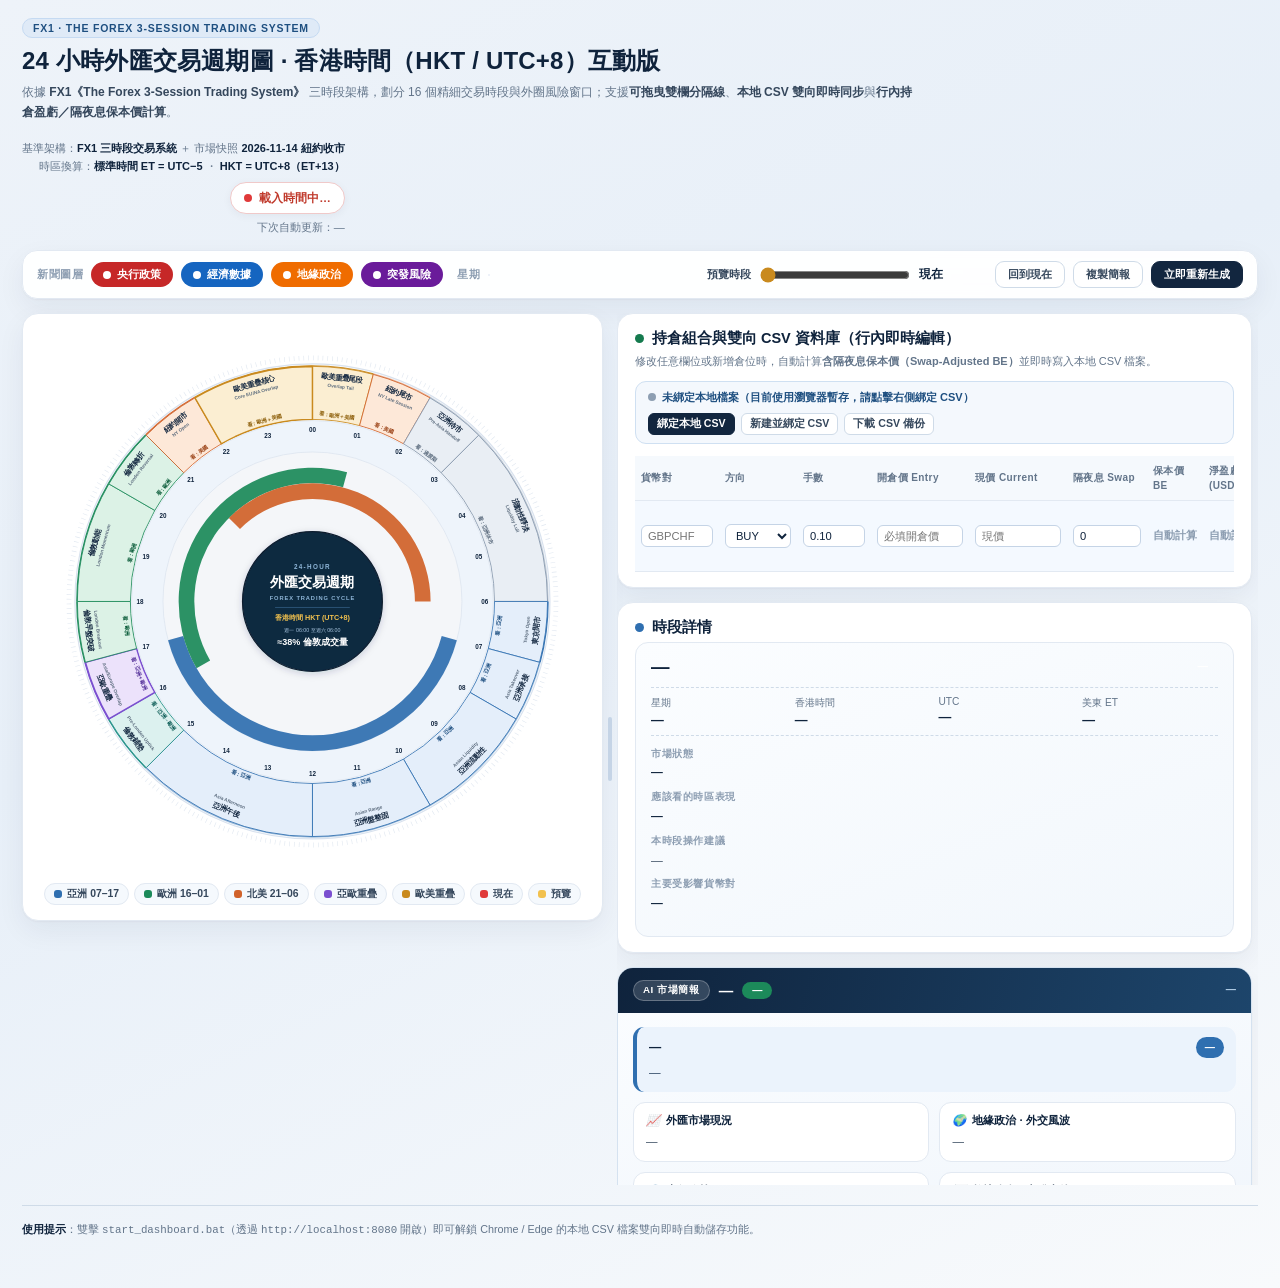
==== index.html @ db7ab96b "Add files via upload" ====
<!DOCTYPE html>
<html lang="zh-Hant">
<head>
  <meta charset="utf-8"/>
  <meta name="viewport" content="width=device-width,initial-scale=1"/>
  <title>24小時外匯交易週期圖 · 香港時間 HKT 互動版 | FX1 三時段交易系統</title>
  <link rel="stylesheet" href="styles.css"/>
</head>
<body>
<div class="wrap">
  <header>
    <div>
      <div class="title-badge">FX1 · THE FOREX 3-SESSION TRADING SYSTEM</div>
      <h1>24 小時外匯交易週期圖 · 香港時間（HKT / UTC+8）互動版</h1>
      <p class="sub">依據 <b>FX1《The Forex 3-Session Trading System》</b> 三時段架構，劃分 16 個精細交易時段與外圈風險窗口；支援<b>可拖曳雙欄分隔線</b>、<b>本地 CSV 雙向即時同步</b>與<b>行內持倉盈虧／隔夜息保本價計算</b>。</p>
    </div>
    <div class="src">
      基準架構：<b>FX1 三時段交易系統</b> ＋ 市場快照 <b>2026-11-14 紐約收市</b><br/>
      時區換算：<b>標準時間 ET = UTC−5</b> ・ <b>HKT = UTC+8（ET+13）</b>
      <div><span class="nowchip" id="nowChip"><i></i><span id="nowTxt">載入時間中…</span></span></div>
      <div style="margin-top:4px" id="nextTxt">下次自動更新：—</div>
    </div>
  </header>

  <div class="toolbar">
    <span class="lab">新聞圖層</span>
    <span class="chip on" data-cat="cb" style="background:#c62828"><i style="background:#fff"></i>央行政策</span>
    <span class="chip on" data-cat="data" style="background:#1565c0"><i style="background:#fff"></i>經濟數據</span>
    <span class="chip on" data-cat="geo" style="background:#ef6c00"><i style="background:#fff"></i>地緣政治</span>
    <span class="chip on" data-cat="brk" style="background:#6a1b9a"><i style="background:#fff"></i>突發風險</span>
    <span class="lab" style="margin-left:6px">星期</span>
    <span class="days" id="dayBtns"></span>
    <span style="flex:1"></span>
    <span class="scrub">預覽時段 <input type="range" id="scrub" min="0" max="1439" value="0" step="5"/><b id="scrubLbl">現在</b></span>
    <button class="btn" id="btnNow">回到現在</button>
    <button class="btn" id="btnCopy">複製簡報</button>
    <button class="btn pri" id="btnRefresh">立即重新生成</button>
  </div>

  <div class="layout" id="mainLayout">
    <!-- Left Pane: 24H Interactive Cycle Wheel -->
    <section class="left-pane" id="leftPane">
      <div class="card">
        <div class="wheelwrap" id="wheelWrap">
          <svg id="wheel" viewBox="-52 -52 904 904" role="img" aria-label="24小時外匯交易週期圖（香港時間 HKT）">
            <defs>
              <filter id="soft" x="-30%" y="-30%" width="160%" height="160%">
                <feDropShadow dx="0" dy="3" stdDeviation="6" flood-color="#0b2545" flood-opacity="0.18"/>
              </filter>
              <filter id="act" x="-30%" y="-30%" width="160%" height="160%">
                <feDropShadow dx="0" dy="0" stdDeviation="5" flood-color="#c98a1e" flood-opacity="0.55"/>
              </filter>
            </defs>
            <circle cx="400" cy="400" r="394" fill="#fbfdff" stroke="#d9e2ee" stroke-width="2"/>

            <!-- 16 Wedges -->
            <g class="wedge" data-i="0" tabindex="0"><title>歐美重疊尾段 Overlap Tail｜HKT 00:00–01:00</title>
              <path d="M400,10 A390,390 0 0 1 500.94,23.29 L478.16,108.29 A302,302 0 0 0 400,98 Z" fill="#fbeed2" stroke="#c98a1e" stroke-width="1.4"/>
              <path d="M400,8 A392,392 0 0 1 501.46,21.36 L500.94,23.29 A390,390 0 0 0 400,10 Z" fill="#c98a1e" opacity="0.95"/>
              <text transform="translate(440.59,91.66) rotate(7.5)" text-anchor="middle" dominant-baseline="central" font-size="8.8" font-weight="700" fill="#8f620f">看：歐洲＋美國</text>
              <text transform="translate(448.82,29.2) rotate(7.5)" text-anchor="middle" dominant-baseline="central" font-size="12.4" font-weight="800" fill="#12263f">歐美重疊尾段</text>
              <text transform="translate(446.86,44.07) rotate(7.5)" text-anchor="middle" dominant-baseline="central" font-size="7.8" font-weight="600" fill="#5b6b7d">Overlap Tail</text>
            </g>

            <g class="wedge" data-i="1" tabindex="0"><title>紐約尾市 NY Late Session｜HKT 01:00–02:00</title>
              <path d="M500.94,23.29 A390,390 0 0 1 595,62.25 L551,138.46 A302,302 0 0 0 478.16,108.29 Z" fill="#fde8d8" stroke="#d1622a" stroke-width="1.4"/>
              <path d="M501.46,21.36 A392,392 0 0 1 596,60.52 L595,62.25 A390,390 0 0 0 500.94,23.29 Z" fill="#d1622a" opacity="0.45"/>
              <text transform="translate(519.01,112.67) rotate(22.5)" text-anchor="middle" dominant-baseline="central" font-size="8.8" font-weight="700" fill="#9c4519">看：美國</text>
              <text transform="translate(543.12,54.47) rotate(22.5)" text-anchor="middle" dominant-baseline="central" font-size="12.4" font-weight="800" fill="#12263f">紐約尾市</text>
              <text transform="translate(537.38,68.33) rotate(22.5)" text-anchor="middle" dominant-baseline="central" font-size="7.8" font-weight="600" fill="#5b6b7d">NY Late Session</text>
            </g>

            <g class="wedge" data-i="2" tabindex="0"><title>亞洲待市 Pre-Asia Handoff｜HKT 02:00–03:00</title>
              <path d="M595,62.25 A390,390 0 0 1 675.77,124.23 L613.55,186.45 A302,302 0 0 0 551,138.46 Z" fill="#e9eef4" stroke="#8496ab" stroke-width="1.4"/>
              <path d="M596,60.52 A392,392 0 0 1 677.19,122.81 L675.77,124.23 A390,390 0 0 0 595,62.25 Z" fill="#8496ab" opacity="0.45"/>
              <text transform="translate(589.32,153.27) rotate(37.5)" text-anchor="middle" dominant-baseline="central" font-size="8.8" font-weight="700" fill="#5b6b7d">看：過渡期</text>
              <text transform="translate(627.68,103.29) rotate(37.5)" text-anchor="middle" dominant-baseline="central" font-size="12.4" font-weight="800" fill="#12263f">亞洲待市</text>
              <text transform="translate(618.55,115.19) rotate(37.5)" text-anchor="middle" dominant-baseline="central" font-size="7.8" font-weight="600" fill="#5b6b7d">Pre-Asia Handoff</text>
            </g>

            <g class="wedge" data-i="3" tabindex="0"><title>流動性靜淡 Liquidity Lull｜HKT 03:00–06:00</title>
              <path d="M675.77,124.23 A390,390 0 0 1 790,400 L702,400 A302,302 0 0 0 613.55,186.45 Z" fill="#e9eef4" stroke="#8496ab" stroke-width="1.4"/>
              <path d="M677.19,122.81 A392,392 0 0 1 792,400 L790,400 A390,390 0 0 0 675.77,124.23 Z" fill="#8496ab" opacity="0.45"/>
              <text transform="translate(687.33,280.99) rotate(67.5)" text-anchor="middle" dominant-baseline="central" font-size="8.8" font-weight="700" fill="#5b6b7d">看：亞洲休市</text>
              <text transform="translate(745.53,256.88) rotate(67.5)" text-anchor="middle" dominant-baseline="central" font-size="12.4" font-weight="800" fill="#12263f">流動性靜淡</text>
              <text transform="translate(731.67,262.62) rotate(67.5)" text-anchor="middle" dominant-baseline="central" font-size="7.8" font-weight="600" fill="#5b6b7d">Liquidity Lull</text>
            </g>

            <g class="wedge" data-i="4" tabindex="0"><title>東京開市 Tokyo Open｜HKT 06:00–07:00</title>
              <path d="M790,400 A390,390 0 0 1 776.71,500.94 L691.71,478.16 A302,302 0 0 0 702,400 Z" fill="#e4eefa" stroke="#2f6fb0" stroke-width="1.4"/>
              <path d="M792,400 A392,392 0 0 1 778.64,501.46 L776.71,500.94 A390,390 0 0 0 790,400 Z" fill="#2f6fb0" opacity="0.95"/>
              <text transform="translate(708.34,440.59) rotate(277.5)" text-anchor="middle" dominant-baseline="central" font-size="8.8" font-weight="700" fill="#1e4f80">看：亞洲</text>
              <text transform="translate(770.8,448.82) rotate(277.5)" text-anchor="middle" dominant-baseline="central" font-size="12.4" font-weight="800" fill="#12263f">東京開市</text>
              <text transform="translate(755.93,446.86) rotate(277.5)" text-anchor="middle" dominant-baseline="central" font-size="7.8" font-weight="600" fill="#5b6b7d">Tokyo Open</text>
            </g>

            <g class="wedge" data-i="5" tabindex="0"><title>亞洲承接 Asia Takeover｜HKT 07:00–08:00</title>
              <path d="M776.71,500.94 A390,390 0 0 1 737.75,595 L661.54,551 A302,302 0 0 0 691.71,478.16 Z" fill="#e4eefa" stroke="#2f6fb0" stroke-width="1.4"/>
              <path d="M778.64,501.46 A392,392 0 0 1 739.48,596 L737.75,595 A390,390 0 0 0 776.71,500.94 Z" fill="#2f6fb0" opacity="0.45"/>
              <text transform="translate(687.33,519.01) rotate(292.5)" text-anchor="middle" dominant-baseline="central" font-size="8.8" font-weight="700" fill="#1e4f80">看：亞洲</text>
              <text transform="translate(745.53,543.12) rotate(292.5)" text-anchor="middle" dominant-baseline="central" font-size="12.4" font-weight="800" fill="#12263f">亞洲承接</text>
              <text transform="translate(731.67,537.38) rotate(292.5)" text-anchor="middle" dominant-baseline="central" font-size="7.8" font-weight="600" fill="#5b6b7d">Asia Takeover</text>
            </g>

            <g class="wedge" data-i="6" tabindex="0"><title>亞洲流動性 Asian Liquidity｜HKT 08:00–10:00</title>
              <path d="M737.75,595 A390,390 0 0 1 595,737.75 L551,661.54 A302,302 0 0 0 661.54,551 Z" fill="#e4eefa" stroke="#2f6fb0" stroke-width="1.4"/>
              <path d="M739.48,596 A392,392 0 0 1 596,739.48 L595,737.75 A390,390 0 0 0 737.75,595 Z" fill="#2f6fb0" opacity="0.45"/>
              <text transform="translate(619.91,619.91) rotate(315)" text-anchor="middle" dominant-baseline="central" font-size="8.8" font-weight="700" fill="#1e4f80">看：亞洲</text>
              <text transform="translate(664.46,664.46) rotate(315)" text-anchor="middle" dominant-baseline="central" font-size="12.4" font-weight="800" fill="#12263f">亞洲流動性</text>
              <text transform="translate(653.85,653.85) rotate(315)" text-anchor="middle" dominant-baseline="central" font-size="7.8" font-weight="600" fill="#5b6b7d">Asian Liquidity</text>
            </g>

            <g class="wedge" data-i="7" tabindex="0"><title>亞洲盤整固 Asian Range｜HKT 10:00–12:00</title>
              <path d="M595,737.75 A390,390 0 0 1 400,790 L400,702 A302,302 0 0 0 551,661.54 Z" fill="#e4eefa" stroke="#2f6fb0" stroke-width="1.4"/>
              <path d="M596,739.48 A392,392 0 0 1 400,792 L400,790 A390,390 0 0 0 595,737.75 Z" fill="#2f6fb0" opacity="0.45"/>
              <text transform="translate(480.49,700.4) rotate(345)" text-anchor="middle" dominant-baseline="central" font-size="8.8" font-weight="700" fill="#1e4f80">看：亞洲</text>
              <text transform="translate(496.8,761.26) rotate(345)" text-anchor="middle" dominant-baseline="central" font-size="12.4" font-weight="800" fill="#12263f">亞洲盤整固</text>
              <text transform="translate(492.92,746.77) rotate(345)" text-anchor="middle" dominant-baseline="central" font-size="7.8" font-weight="600" fill="#5b6b7d">Asian Range</text>
            </g>

            <g class="wedge" data-i="8" tabindex="0"><title>亞洲午後 Asia Afternoon｜HKT 12:00–15:00</title>
              <path d="M400,790 A390,390 0 0 1 124.23,675.77 L186.45,613.55 A302,302 0 0 0 400,702 Z" fill="#e4eefa" stroke="#2f6fb0" stroke-width="1.4"/>
              <path d="M400,792 A392,392 0 0 1 122.81,677.19 L124.23,675.77 A390,390 0 0 0 400,790 Z" fill="#2f6fb0" opacity="0.45"/>
              <text transform="translate(280.99,687.33) rotate(382.5)" text-anchor="middle" dominant-baseline="central" font-size="8.8" font-weight="700" fill="#1e4f80">看：亞洲</text>
              <text transform="translate(256.88,745.53) rotate(382.5)" text-anchor="middle" dominant-baseline="central" font-size="12.4" font-weight="800" fill="#12263f">亞洲午後</text>
              <text transform="translate(262.62,731.67) rotate(382.5)" text-anchor="middle" dominant-baseline="central" font-size="7.8" font-weight="600" fill="#5b6b7d">Asia Afternoon</text>
            </g>

            <g class="wedge" data-i="9" tabindex="0"><title>倫敦鋪墊 Pre-London Uptick｜HKT 15:00–16:00</title>
              <path d="M124.23,675.77 A390,390 0 0 1 62.25,595 L138.46,551 A302,302 0 0 0 186.45,613.55 Z" fill="#dcf1ef" stroke="#1f8f86" stroke-width="1.4"/>
              <path d="M122.81,677.19 A392,392 0 0 1 60.52,596 L62.25,595 A390,390 0 0 0 124.23,675.77 Z" fill="#1f8f86" opacity="0.95"/>
              <text transform="translate(153.27,589.32) rotate(412.5)" text-anchor="middle" dominant-baseline="central" font-size="8.8" font-weight="700" fill="#0f5f59">看：亞洲→歐洲</text>
              <text transform="translate(103.29,627.68) rotate(412.5)" text-anchor="middle" dominant-baseline="central" font-size="12.4" font-weight="800" fill="#12263f">倫敦鋪墊</text>
              <text transform="translate(115.19,618.55) rotate(412.5)" text-anchor="middle" dominant-baseline="central" font-size="7.8" font-weight="600" fill="#5b6b7d">Pre-London Uptick</text>
            </g>

            <g class="wedge" data-i="10" tabindex="0"><title>亞歐重疊 Asia/Europe Overlap｜HKT 16:00–17:00</title>
              <path d="M62.25,595 A390,390 0 0 1 23.29,500.94 L108.29,478.16 A302,302 0 0 0 138.46,551 Z" fill="#ece2fb" stroke="#7b4fd0" stroke-width="2.5"/>
              <path d="M60.52,596 A392,392 0 0 1 21.36,501.46 L23.29,500.94 A390,390 0 0 0 62.25,595 Z" fill="#7b4fd0" opacity="0.95"/>
              <text transform="translate(112.67,519.01) rotate(427.5)" text-anchor="middle" dominant-baseline="central" font-size="8.8" font-weight="700" fill="#57349b">看：亞洲＋歐洲</text>
              <text transform="translate(54.47,543.12) rotate(427.5)" text-anchor="middle" dominant-baseline="central" font-size="12.4" font-weight="800" fill="#12263f">亞歐重疊</text>
              <text transform="translate(68.33,537.38) rotate(427.5)" text-anchor="middle" dominant-baseline="central" font-size="7.8" font-weight="600" fill="#5b6b7d">Asia/Europe Overlap</text>
            </g>

            <g class="wedge" data-i="11" tabindex="0"><title>倫敦早盤突破 London Breakout｜HKT 17:00–18:00</title>
              <path d="M23.29,500.94 A390,390 0 0 1 10,400 L98,400 A302,302 0 0 0 108.29,478.16 Z" fill="#dcf2e6" stroke="#1c8a5a" stroke-width="1.4"/>
              <path d="M21.36,501.46 A392,392 0 0 1 8,400 L10,400 A390,390 0 0 0 23.29,500.94 Z" fill="#1c8a5a" opacity="0.95"/>
              <text transform="translate(91.66,440.59) rotate(442.5)" text-anchor="middle" dominant-baseline="central" font-size="8.8" font-weight="700" fill="#0f5f3d">看：歐洲</text>
              <text transform="translate(29.2,448.82) rotate(442.5)" text-anchor="middle" dominant-baseline="central" font-size="12.4" font-weight="800" fill="#12263f">倫敦早盤突破</text>
              <text transform="translate(44.07,446.86) rotate(442.5)" text-anchor="middle" dominant-baseline="central" font-size="7.8" font-weight="600" fill="#5b6b7d">London Breakout</text>
            </g>

            <g class="wedge" data-i="12" tabindex="0"><title>倫敦動能 London Momentum｜HKT 18:00–20:00</title>
              <path d="M10,400 A390,390 0 0 1 62.25,205 L138.46,249 A302,302 0 0 0 98,400 Z" fill="#dcf2e6" stroke="#1c8a5a" stroke-width="1.4"/>
              <path d="M8,400 A392,392 0 0 1 60.52,204 L62.25,205 A390,390 0 0 0 10,400 Z" fill="#1c8a5a" opacity="0.95"/>
              <text transform="translate(99.6,319.51) rotate(285)" text-anchor="middle" dominant-baseline="central" font-size="8.8" font-weight="700" fill="#0f5f3d">看：歐洲</text>
              <text transform="translate(38.74,303.2) rotate(285)" text-anchor="middle" dominant-baseline="central" font-size="12.4" font-weight="800" fill="#12263f">倫敦動能</text>
              <text transform="translate(53.23,307.08) rotate(285)" text-anchor="middle" dominant-baseline="central" font-size="7.8" font-weight="600" fill="#5b6b7d">London Momentum</text>
            </g>

            <g class="wedge" data-i="13" tabindex="0"><title>倫敦轉折 London Reversal｜HKT 20:00–21:00</title>
              <path d="M62.25,205 A390,390 0 0 1 124.23,124.23 L186.45,186.45 A302,302 0 0 0 138.46,249 Z" fill="#dcf2e6" stroke="#1c8a5a" stroke-width="1.4"/>
              <path d="M60.52,204 A392,392 0 0 1 122.81,122.81 L124.23,124.23 A390,390 0 0 0 62.25,205 Z" fill="#1c8a5a" opacity="0.95"/>
              <text transform="translate(153.27,210.68) rotate(307.5)" text-anchor="middle" dominant-baseline="central" font-size="8.8" font-weight="700" fill="#0f5f3d">看：歐洲</text>
              <text transform="translate(103.29,172.32) rotate(307.5)" text-anchor="middle" dominant-baseline="central" font-size="12.4" font-weight="800" fill="#12263f">倫敦轉折</text>
              <text transform="translate(115.19,181.45) rotate(307.5)" text-anchor="middle" dominant-baseline="central" font-size="7.8" font-weight="600" fill="#5b6b7d">London Reversal</text>
            </g>

            <g class="wedge" data-i="14" tabindex="0"><title>紐約開市 NY Open｜HKT 21:00–22:00</title>
              <path d="M124.23,124.23 A390,390 0 0 1 205,62.25 L249,138.46 A302,302 0 0 0 186.45,186.45 Z" fill="#fde8d8" stroke="#d1622a" stroke-width="1.4"/>
              <path d="M122.81,122.81 A392,392 0 0 1 204,60.52 L205,62.25 A390,390 0 0 0 124.23,124.23 Z" fill="#d1622a" opacity="0.95"/>
              <text transform="translate(210.68,153.27) rotate(322.5)" text-anchor="middle" dominant-baseline="central" font-size="8.8" font-weight="700" fill="#9c4519">看：美國</text>
              <text transform="translate(172.32,103.29) rotate(322.5)" text-anchor="middle" dominant-baseline="central" font-size="12.4" font-weight="800" fill="#12263f">紐約開市</text>
              <text transform="translate(181.45,115.19) rotate(322.5)" text-anchor="middle" dominant-baseline="central" font-size="7.8" font-weight="600" fill="#5b6b7d">NY Open</text>
            </g>

            <g class="wedge" data-i="15" tabindex="0"><title>歐美重疊核心 Core EU/NA Overlap｜HKT 22:00–24:00</title>
              <path d="M205,62.25 A390,390 0 0 1 400,10 L400,98 A302,302 0 0 0 249,138.46 Z" fill="#fbeed2" stroke="#c98a1e" stroke-width="2.5"/>
              <path d="M204,60.52 A392,392 0 0 1 400,8 L400,10 A390,390 0 0 0 205,62.25 Z" fill="#c98a1e" opacity="0.95"/>
              <text transform="translate(319.51,99.6) rotate(345)" text-anchor="middle" dominant-baseline="central" font-size="8.8" font-weight="700" fill="#8f620f">看：歐洲＋美國</text>
              <text transform="translate(303.2,38.74) rotate(345)" text-anchor="middle" dominant-baseline="central" font-size="12.4" font-weight="800" fill="#12263f">歐美重疊核心</text>
              <text transform="translate(307.08,53.23) rotate(345)" text-anchor="middle" dominant-baseline="central" font-size="7.8" font-weight="600" fill="#5b6b7d">Core EU/NA Overlap</text>
            </g>

            <!-- Inner Rings & Session Arcs -->
            <circle cx="400" cy="400" r="300" fill="#eef4fb" stroke="#dbe4ef" stroke-width="1.2"/>
            <circle cx="400" cy="400" r="248" fill="#f4f6f9" stroke="#dbe4ef" stroke-width="1.2"/>
            <path d="M639.55,464.19 A248,248 0 0 1 160.45,464.19 L185.56,457.46 A222,222 0 0 0 614.44,457.46 Z" fill="#2f6fb0" opacity="0.92"/>
            <path d="M207.74,511 A222,222 0 0 1 457.46,185.56 L450.73,210.68 A196,196 0 0 0 230.26,498 Z" fill="#1c8a5a" opacity="0.92"/>
            <path d="M261.41,261.41 A196,196 0 0 1 596,400 L570,400 A170,170 0 0 0 279.79,279.79 Z" fill="#d1622a" opacity="0.92"/>

            <!-- Hour Markers -->
            <g font-family="'Inter','Segoe UI',sans-serif" text-anchor="middle" dominant-baseline="central" font-size="10.5" font-weight="800" fill="#12263f">
              <text x="400" y="114">00</text><text x="474" y="124">01</text><text x="543" y="152">02</text>
              <text x="602" y="198">03</text><text x="648" y="257">04</text><text x="676" y="326">05</text>
              <text x="686" y="400">06</text><text x="676" y="474">07</text><text x="648" y="543">08</text>
              <text x="602" y="602">09</text><text x="543" y="648">10</text><text x="474" y="676">11</text>
              <text x="400" y="686">12</text><text x="326" y="676">13</text><text x="257" y="648">14</text>
              <text x="198" y="602">15</text><text x="152" y="543">16</text><text x="124" y="474">17</text>
              <text x="114" y="400">18</text><text x="124" y="326">19</text><text x="152" y="257">20</text>
              <text x="198" y="198">21</text><text x="257" y="152">22</text><text x="326" y="124">23</text>
            </g>

            <!-- Center Hub -->
            <circle cx="400" cy="400" r="116" fill="#102941" stroke="#0a1c2e" stroke-width="2" filter="url(#soft)"/>
            <text x="400" y="346" text-anchor="middle" font-size="10.5" font-weight="700" fill="#8fb6d8" letter-spacing="2.2">24-HOUR</text>
            <text x="400" y="376" text-anchor="middle" font-size="24" font-weight="800" fill="#ffffff">外匯交易週期</text>
            <text x="400" y="397" text-anchor="middle" font-size="9.5" font-weight="700" fill="#8fb6d8" letter-spacing="1.5">FOREX TRADING CYCLE</text>
            <line x1="338" y1="410" x2="462" y2="410" stroke="#3d6c96" stroke-width="1"/>
            <text x="400" y="431" text-anchor="middle" font-size="12" font-weight="800" fill="#f2c14e">香港時間 HKT (UTC+8)</text>
            <text x="400" y="450" text-anchor="middle" font-size="8.8" fill="#a8c4de">週一 06:00 至週六 06:00</text>
            <text x="400" y="472" text-anchor="middle" font-size="15" font-weight="800" fill="#ffffff">≈38% 倫敦成交量</text>

            <g id="activeSeg" opacity="0"></g>
            <circle cx="400" cy="400" r="404" fill="none" stroke="#dde5ef" stroke-width="8" stroke-dasharray="1 7" opacity="0.9"/>
            <g id="eventLayer"></g>
            <g id="nowMarker"></g>
            <g id="previewMarker"></g>
          </svg>
          <div id="tip"></div>
        </div>
        <div class="legend">
          <span><i style="background:#2f6fb0"></i>亞洲 07–17</span>
          <span><i style="background:#1c8a5a"></i>歐洲 16–01</span>
          <span><i style="background:#d1622a"></i>北美 21–06</span>
          <span><i style="background:#7b4fd0"></i>亞歐重疊</span>
          <span><i style="background:#c98a1e"></i>歐美重疊</span>
          <span><i style="background:#e03a3a"></i>現在</span>
          <span><i style="background:#f2c14e"></i>預覽</span>
        </div>
      </div>
    </section>

    <!-- Draggable Split Resizer -->
    <div class="split-resizer" id="splitResizer" title="左右拖曳調整圓盤與數據面板比例"></div>

    <!-- Right Pane: Scrollable Portfolio, Session Details & AI Briefing -->
    <aside class="right-pane" id="rightScroll">

      <!-- Inline Portfolio & Two-Way CSV Manager -->
      <section class="card" style="margin-bottom:14px">
        <h2><span style="width:9px;height:9px;border-radius:50%;background:#157a4e;display:inline-block"></span>持倉組合與雙向 CSV 資料庫（行內即時編輯）</h2>
        <p class="hint">修改任意欄位或新增倉位時，自動計算<b>含隔夜息保本價（Swap-Adjusted BE）</b>並即時寫入本地 CSV 檔案。</p>

        <div class="csv-bar">
          <div class="csv-status">
            <span class="csv-dot" id="csvStatusDot"></span>
            <span id="csvStatusTxt">未綁定本地檔案（目前使用瀏覽器暫存，請點擊右側綁定 CSV）</span>
          </div>
          <div style="display:flex;gap:6px;flex-wrap:wrap">
            <button type="button" class="btn sm pri" id="btnBindCsv">綁定本地 CSV</button>
            <button type="button" class="btn sm" id="btnNewCsv">新建並綁定 CSV</button>
            <button type="button" class="btn sm" id="btnExportCsv">下載 CSV 備份</button>
            <input type="file" id="csvFileInput" accept=".csv,text/csv" style="display:none"/>
          </div>
        </div>

        <div class="table-wrap">
          <table class="pf-table">
            <thead>
              <tr>
                <th>貨幣對</th>
                <th>方向</th>
                <th>手數</th>
                <th>開倉價 Entry</th>
                <th>現價 Current</th>
                <th>隔夜息 Swap</th>
                <th>保本價 BE</th>
                <th>淨盈虧 (USD)</th>
                <th>備註</th>
                <th>操作</th>
              </tr>
            </thead>
            <tbody id="pfTbody"></tbody>
            <tfoot>
              <tr id="pfAddRow" class="pf-add-row">
                <td><input type="text" data-new="pair" placeholder="GBPCHF" style="text-transform:uppercase;width:72px"/></td>
                <td>
                  <select data-new="side" style="width:66px">
                    <option value="BUY">BUY</option>
                    <option value="SELL">SELL</option>
                  </select>
                </td>
                <td><input type="number" step="0.01" min="0.01" data-new="lots" value="0.10" style="width:62px"/></td>
                <td><input type="number" step="0.00001" data-new="entry" placeholder="必填開倉價" style="width:86px"/></td>
                <td><input type="number" step="0.00001" data-new="current" placeholder="現價" style="width:86px"/></td>
                <td><input type="number" step="0.01" data-new="swap" value="0" style="width:68px"/></td>
                <td class="num" style="color:#8d9eb2">自動計算</td>
                <td class="num" style="color:#8d9eb2">自動計算</td>
                <td><input type="text" data-new="notes" placeholder="策略備註" style="width:95px"/></td>
                <td><button type="button" class="btn sm ok" id="btnAddPfRow">＋ 新增</button></td>
              </tr>
            </tfoot>
          </table>
        </div>
      </section>

      <!-- Session Readout -->
      <section class="card" style="margin-bottom:14px">
        <h2><span style="width:9px;height:9px;border-radius:50%;background:#2f6fb0;display:inline-block"></span>時段詳情</h2>
        <div class="readout">
          <div class="rt-top">
            <span class="rt-zh" id="roZh">—</span>
            <span class="rt-en" id="roEn"></span>
            <span class="rt-badge" id="roBadge">—</span>
          </div>
          <div class="rt-time">
            <div>星期<b id="roDay">—</b></div>
            <div>香港時間<b id="roHkt">—</b></div>
            <div>UTC<b id="roUtc">—</b></div>
            <div>美東 ET<b id="roEt">—</b></div>
          </div>
          <p class="rt-line"><span class="lbl">市場狀態</span><b id="roState">—</b></p>
          <p class="rt-line"><span class="lbl">應該看的時區表現</span><b id="roWatch">—</b></p>
          <p class="rt-line"><span class="lbl">本時段操作建議</span><span id="roStrat">—</span></p>
          <p class="rt-line"><span class="lbl">主要受影響貨幣對</span><b id="roPairs">—</b></p>
          <div class="pillset" id="roPills"></div>
        </div>
      </section>

      <!-- AI Briefing -->
      <div class="ai" id="aiPanel">
        <div class="ai-head">
          <span class="tag">AI 市場簡報</span>
          <h3 id="aiTitle">—</h3>
          <span class="ai-status st-open" id="aiStatus">—</span>
          <div class="rt" id="aiStamp">—</div>
        </div>
        <div class="ai-body">
          <div class="ai-day" id="aiDay">
            <div class="ai-day-top">
              <div class="dh">—</div>
              <div class="dt">—</div>
            </div>
            <p id="aiDayTxt">—</p>
          </div>
          <div class="ai-grid" style="margin-top:10px">
            <div class="ai-box" id="bxNow"><div class="h"><em>📈</em>外匯市場現況</div><p id="aiNow">—</p></div>
            <div class="ai-box" id="bxGeo"><div class="h"><em>🌍</em>地緣政治 · 外交風波</div><p id="aiGeo">—</p></div>
            <div class="ai-box" id="bxCb"><div class="h"><em>🏦</em>央行政策</div><p id="aiCb">—</p></div>
            <div class="ai-box" id="bxData"><div class="h"><em>📊</em>數據公布 · 突發事件</div><p id="aiData">—</p></div>
          </div>
          <div class="ai-act" id="aiAct"><b>本時段操作重點 ▸</b> —</div>
          <div class="ai-up" id="aiUp"><b>接下來 24 小時 ▸</b> —</div>
        </div>
      </div>

      <!-- Master Schedule Table -->
      <section class="card">
        <h2><span style="width:9px;height:9px;border-radius:50%;background:#2f6fb0;display:inline-block"></span>分析數據：每個香港時段 應看哪個時區的外匯表現</h2>
        <p class="hint">點擊任一列可即時切換左側圓盤並跳回頂部檢視。</p>
        <div class="table-wrap">
          <table id="masterTable">
            <thead><tr><th>香港時間</th><th>UTC</th><th>美東 ET</th><th>應看的時區</th><th>市場性格</th><th>操作建議</th><th>級別</th></tr></thead>
            <tbody>
              <tr data-seg="0"><td class="num"><b>00:00–01:00</b></td><td class="num">16:00–17:00</td><td class="num">11:00–12:00</td><td><span class="sdot" style="background:#c98a1e"></span>歐洲＋美國</td><td>獲利回吐</td><td>不開新倉，只做倉位管理；預備 07:00 東京開盤突破單。</td><td class="lvl">★★☆</td></tr>
              <tr data-seg="1"><td class="num"><b>01:00–02:00</b></td><td class="num">17:00–18:00</td><td class="num">12:00–13:00</td><td><span class="sdot" style="background:#d1622a"></span>美國（紐約）</td><td>波動遞減</td><td>僅管理倉位；用掛單等待亞洲開盤方向確認。</td><td class="lvl">★☆☆</td></tr>
              <tr data-seg="2"><td class="num"><b>02:00–03:00</b></td><td class="num">18:00–19:00</td><td class="num">13:00–14:00</td><td><span class="sdot" style="background:#8496ab"></span>過渡期</td><td>交接真空</td><td>不交易；用掛單等待亞洲開盤方向確認。</td><td class="lvl">★☆☆</td></tr>
              <tr data-seg="3"><td class="num"><b>03:00–06:00</b></td><td class="num">19:00–22:00</td><td class="num">14:00–17:00</td><td><span class="sdot" style="background:#8496ab"></span>紐約尾盤至換日</td><td>低流動性</td><td>波段長線建倉窗口（避開 05:00–06:00 換日點差）。</td><td class="lvl">★☆☆</td></tr>
              <tr data-seg="4"><td class="num"><b>06:00–07:00</b></td><td class="num">22:00–23:00</td><td class="num">17:00–18:00</td><td><span class="sdot" style="background:#2f6fb0"></span>亞洲（前哨）</td><td>跳空突破</td><td>順勢追突破先等 15 分鐘確認；日圓干預風險高。</td><td class="lvl">★★☆</td></tr>
              <tr data-seg="5"><td class="num"><b>07:00–08:00</b></td><td class="num">23:00–00:00</td><td class="num">18:00–19:00</td><td><span class="sdot" style="background:#2f6fb0"></span>亞洲（東京）</td><td>承接方向</td><td>以亞洲承接方向做短線；AUD/JPY 最活躍。</td><td class="lvl">★☆☆</td></tr>
              <tr data-seg="6"><td class="num"><b>08:00–10:00</b></td><td class="num">00:00–02:00</td><td class="num">19:00–21:00</td><td><span class="sdot" style="background:#2f6fb0"></span>亞洲（東京）</td><td>趨勢初成</td><td>等待突破亞洲早盤區間，量能確認後順勢持有。</td><td class="lvl">★☆☆</td></tr>
              <tr data-seg="7"><td class="num"><b>10:00–12:00</b></td><td class="num">02:00–04:00</td><td class="num">21:00–23:00</td><td><span class="sdot" style="background:#2f6fb0"></span>亞洲（東京）</td><td>區間整理</td><td>支撐阻力高拋低吸，止損放區間外；不追突破單。</td><td class="lvl">★☆☆</td></tr>
              <tr data-seg="8"><td class="num"><b>12:00–15:00</b></td><td class="num">04:00–07:00</td><td class="num">23:00–02:00</td><td><span class="sdot" style="background:#2f6fb0"></span>亞洲（歐盤前）</td><td>數據預期</td><td>歐盤前收縮過度槓桿；先佈局突破掛單。</td><td class="lvl">★☆☆</td></tr>
              <tr data-seg="9"><td class="num"><b>15:00–16:00</b></td><td class="num">07:00–08:00</td><td class="num">02:00–03:00</td><td><span class="sdot" style="background:#1f8f86"></span>亞洲 轉 歐洲</td><td>波幅擴大</td><td>先掛突破單等波幅擴大；留意 EUR/USD 1.1000。</td><td class="lvl">★★☆</td></tr>
              <tr data-seg="10"><td class="num"><b>16:00–17:00</b></td><td class="num">08:00–09:00</td><td class="num">03:00–04:00</td><td><span class="sdot" style="background:#7b4fd0"></span>亞洲＋歐洲</td><td>交叉盤活躍</td><td>用倫敦開市首根 5 分鐘 K 線確認方向順勢入場。</td><td class="lvl">★★★</td></tr>
              <tr data-seg="11"><td class="num"><b>17:00–18:00</b></td><td class="num">09:00–10:00</td><td class="num">04:00–05:00</td><td><span class="sdot" style="background:#1c8a5a"></span>歐洲（倫敦）</td><td>日內突破</td><td>順勢突破為主，配合 5 分鐘收線確認。</td><td class="lvl">★★☆</td></tr>
              <tr data-seg="12"><td class="num"><b>18:00–20:00</b></td><td class="num">10:00–12:00</td><td class="num">05:00–07:00</td><td><span class="sdot" style="background:#1c8a5a"></span>歐洲（倫敦）</td><td>順勢動能</td><td>順勢突破＋回調進場的黃金窗。</td><td class="lvl">★★☆</td></tr>
              <tr data-seg="13"><td class="num"><b>20:00–21:00</b></td><td class="num">12:00–13:00</td><td class="num">07:00–08:00</td><td><span class="sdot" style="background:#1c8a5a"></span>歐洲（倫敦）</td><td>高位反轉</td><td>順勢倉位適度減半；等假突破反轉訊號。</td><td class="lvl">★★☆</td></tr>
              <tr data-seg="14"><td class="num"><b>21:00–22:00</b></td><td class="num">13:00–14:00</td><td class="num">08:00–09:00</td><td><span class="sdot" style="background:#d1622a"></span>美國（紐約）</td><td>美元定價</td><td>數據前降槓桿；數據後等 15 分鐘收線確認。</td><td class="lvl">★★☆</td></tr>
              <tr data-seg="15"><td class="num"><b>22:00–24:00</b></td><td class="num">14:00–16:00</td><td class="num">09:00–11:00</td><td><span class="sdot" style="background:#c98a1e"></span>歐洲＋美國</td><td>最高量</td><td>全日唯一重倉窗口：區間突破後假突破策略或順勢單。</td><td class="lvl">★★★</td></tr>
            </tbody>
          </table>
        </div>
      </section>
    </aside>
  </div>

  <footer>
    <b>使用提示</b>：雙擊 <code>start_dashboard.bat</code>（透過 <code>http://localhost:8080</code> 開啟）即可解鎖 Chrome / Edge 的本地 CSV 檔案雙向即時自動儲存功能。
  </footer>
</div>

<script src="app.js"></script>
</body>
</html>
---- styles.css ----
:root {
  --bg1: #eef3f9;
  --bg2: #f8fafc;
  --card: #ffffff;
  --line: #e2e9f2;
  --line2: #cfdbe8;
  --ink: #0f233c;
  --ink2: #35475c;
  --ink3: #63758a;
  --muted: #8d9eb2;
  --shadow: 0 1px 2px rgba(15,35,60,.04), 0 10px 28px rgba(15,35,60,.06);
  --shadow-lg: 0 12px 32px rgba(15,35,60,.12);
  --left-width: 47%;
}

* { box-sizing: border-box; }
html, body { margin: 0; padding: 0; scroll-behavior: smooth; }
body {
  background: linear-gradient(155deg, var(--bg1) 0%, #e7eff8 42%, var(--bg2) 100%);
  color: var(--ink);
  font-family: "PingFang HK", "Noto Sans TC", "Microsoft JhengHei", "PingFang TC", "Hiragino Sans GB", "Segoe UI", sans-serif;
  -webkit-font-smoothing: antialiased;
}

.wrap { max-width: 1860px; margin: 0 auto; padding: 18px 22px 48px; }

/* Header */
header {
  display: flex; flex-wrap: wrap; align-items: flex-end; justify-content: space-between;
  gap: 16px; margin-bottom: 14px;
}
.title-badge {
  display: inline-flex; align-items: center; gap: 6px;
  font-size: 10.5px; font-weight: 800; letter-spacing: .8px;
  color: #1e4f80; background: #dfeaf7; border: 1px solid #c5daf2;
  padding: 3px 10px; border-radius: 999px; margin-bottom: 7px;
}
h1 { margin: 0; font-size: 24px; letter-spacing: .2px; font-weight: 800; color: var(--ink); }
.sub { margin: 6px 0 0; color: var(--ink3); font-size: 12px; line-height: 1.65; max-width: 900px; }
.sub b { color: var(--ink2); }
.src { font-size: 11px; color: var(--ink3); text-align: right; line-height: 1.7; }
.src b { color: var(--ink); }

.nowchip {
  display: inline-flex; align-items: center; gap: 7px; background: #fff;
  border: 1px solid #f0c9c9; color: #c0392b; border-radius: 999px;
  padding: 5px 13px; font-size: 11.6px; font-weight: 800; margin-top: 6px;
  box-shadow: 0 2px 8px rgba(15,35,60,.05);
}
.nowchip i { width: 8px; height: 8px; border-radius: 50%; background: #e03a3a; display: inline-block; animation: pulse 2s infinite; }
@keyframes pulse { 0%,100% { opacity: 1; transform: scale(1); } 50% { opacity: .3; transform: scale(.85); } }
.nowchip.open { border-color: #b6dec8; color: #157a4e; background: #f4fbf7; }
.nowchip.open i { background: #1c8a5a; }
.nowchip.closed { border-color: #d4dce6; color: #516275; background: #f4f7fa; }
.nowchip.closed i { background: #8496ab; animation: none; }
.nowchip.roll { border-color: #ebd09e; color: #8f620f; background: #fffaf0; }
.nowchip.roll i { background: #c98a1e; }

/* Toolbar */
.toolbar {
  display: flex; flex-wrap: wrap; gap: 8px; align-items: center;
  background: rgba(255,255,255,.94); backdrop-filter: blur(8px);
  border: 1px solid var(--line); border-radius: 15px; padding: 10px 14px;
  margin-bottom: 14px; box-shadow: var(--shadow);
}
.toolbar .lab { font-size: 10.6px; font-weight: 800; color: var(--muted); letter-spacing: .5px; }
.chip {
  display: inline-flex; align-items: center; gap: 6px; font-size: 11.2px; font-weight: 700;
  border: 1px solid var(--line); background: #f7fafd; color: var(--ink2);
  border-radius: 999px; padding: 4px 11px; cursor: pointer; user-select: none; transition: .16s ease;
}
.chip:hover { transform: translateY(-1px); box-shadow: 0 2px 6px rgba(15,35,60,.08); }
.chip.on { color: #fff; border-color: transparent; }
.chip i { width: 8px; height: 8px; border-radius: 50%; display: inline-block; }
.chip.off { opacity: .4; text-decoration: line-through; }

.days { display: inline-flex; border: 1px solid var(--line); border-radius: 999px; overflow: hidden; background: #f7fafd; }
.days button {
  border: 0; background: transparent; font: inherit; font-size: 11.2px; font-weight: 700;
  color: var(--ink2); padding: 4px 10px; cursor: pointer; min-width: 32px; transition: .15s;
}
.days button:hover { background: #e8f0f8; }
.days button.on { background: #12263f; color: #fff; }
.days button.off { color: #9fb0c2; }

.btn {
  font: inherit; font-size: 11.2px; font-weight: 700; border: 1px solid var(--line2);
  background: #fff; color: var(--ink2); border-radius: 9px; padding: 5px 12px; cursor: pointer; transition: .15s;
}
.btn:hover { background: #f2f7fc; border-color: #9fb4cb; }
.btn:active { transform: translateY(1px); }
.btn.pri { background: #12263f; color: #fff; border-color: #12263f; }
.btn.pri:hover { background: #1e3f66; }
.btn.ok { background: #157a4e; color: #fff; border-color: #157a4e; }
.btn.ok:hover { background: #11633f; }
.btn.sm { padding: 3px 8px; font-size: 10.6px; border-radius: 6px; }
.btn.danger { color: #c0392b; border-color: #f0c9c9; background: #fff8f8; }
.btn.danger:hover { background: #fdeaea; }

input[type=range] { accent-color: #c98a1e; width: 150px; cursor: pointer; }
.scrub { display: flex; align-items: center; gap: 7px; font-size: 11.2px; color: var(--ink2); font-weight: 700; }
.scrub b { font-family: "Inter", "Segoe UI", sans-serif; color: #12263f; font-size: 12.2px; min-width: 68px; }

/* Main Resizable Flex Split Layout */
.layout {
  display: flex;
  flex-direction: row;
  align-items: flex-start;
  width: 100%;
  position: relative;
}

.left-pane {
  flex: 0 0 var(--left-width);
  width: var(--left-width);
  min-width: 340px;
  max-width: 75%;
  position: sticky;
  top: 14px;
}

/* Draggable Split Resizer (Fixed z-index, hit-box & pointer capture) */
.split-resizer {
  flex: 0 0 14px;
  width: 14px;
  height: calc(100vh - 28px);
  position: sticky;
  top: 14px;
  z-index: 60;
  cursor: col-resize;
  display: flex;
  align-items: center;
  justify-content: center;
  user-select: none;
  touch-action: none;
}
.split-resizer::before {
  content: "";
  width: 4px;
  height: 64px;
  border-radius: 99px;
  background: #c5d4e6;
  transition: background .15s, height .15s, width .15s;
}
.split-resizer:hover::before,
.split-resizer.dragging::before {
  background: #2f6fb0;
  height: 96px;
  width: 5px;
}

aside.right-pane {
  flex: 1 1 auto;
  min-width: 360px;
  position: sticky;
  top: 14px;
  max-height: calc(100vh - 28px);
  overflow-y: auto;
  padding-right: 6px;
  scroll-behavior: smooth;
  scrollbar-width: thin;
  scrollbar-color: #a5b8ce #e8eef5;
}
aside.right-pane::-webkit-scrollbar { width: 8px; }
aside.right-pane::-webkit-scrollbar-track { background: #e8eef5; border-radius: 10px; }
aside.right-pane::-webkit-scrollbar-thumb { background: #a5b8ce; border-radius: 10px; border: 2px solid #e8eef5; }
aside.right-pane::-webkit-scrollbar-thumb:hover { background: #7e97b4; }

.card { background: var(--card); border: 1px solid var(--line); border-radius: 16px; box-shadow: var(--shadow); padding: 15px 17px; }
.card h2 { margin: 0 0 5px; font-size: 14.5px; font-weight: 800; display: flex; align-items: center; gap: 8px; flex-wrap: wrap; color: var(--ink); }
.card .hint { margin: 0 0 10px; font-size: 11px; color: var(--ink3); line-height: 1.6; }

/* Wheel */
.wheelwrap { position: relative; display: flex; justify-content: center; align-items: center; }
#wheel { display: block; width: 100%; height: auto; max-width: 760px; max-height: calc(100vh - 135px); margin: 0 auto; user-select: none; }
.wedge { transition: opacity .15s ease; outline: none; }
.wedge:focus-visible { opacity: .75; }
.legend { display: flex; flex-wrap: wrap; gap: 5px; justify-content: center; margin-top: 9px; }
.legend span {
  display: inline-flex; align-items: center; gap: 5px; font-size: 10.4px; font-weight: 600;
  color: var(--ink2); background: #f5f9fd; border: 1px solid var(--line); border-radius: 999px; padding: 3px 9px;
}
.legend i { width: 8px; height: 8px; border-radius: 3px; display: inline-block; }
.legend .sq { width: 13px; height: 9px; border-radius: 3px; display: inline-block; border: 1px solid #c5d3e3; }

#tip {
  position: absolute; pointer-events: none; background: rgba(16,38,63,.96); backdrop-filter: blur(6px);
  color: #fff; font-size: 11.2px; line-height: 1.6; padding: 9px 12px; border-radius: 10px;
  max-width: 310px; opacity: 0; transition: opacity .12s; z-index: 80;
  box-shadow: 0 10px 26px rgba(10,25,45,.32); border: 1px solid rgba(255,255,255,.12);
}
#tip b { color: #f4c756; }

/* CSV & Portfolio Manager Bar */
.csv-bar {
  display: flex; flex-wrap: wrap; align-items: center; justify-content: space-between; gap: 8px;
  background: #f4f8fd; border: 1px solid #cfe0f2; border-radius: 11px; padding: 8px 12px; margin-bottom: 12px;
}
.csv-status { font-size: 11px; font-weight: 700; color: #1e4f80; display: flex; align-items: center; gap: 6px; }
.csv-dot { width: 8px; height: 8px; border-radius: 50%; background: #8d9eb2; display: inline-block; }
.csv-dot.linked { background: #1c8a5a; box-shadow: 0 0 0 3px rgba(28,138,90,.18); }

/* Inline Portfolio Table Inputs */
.pf-table input, .pf-table select {
  width: 100%; min-width: 58px; padding: 4px 6px; font-size: 11.2px; font-family: inherit;
  border: 1px solid #c5d4e6; border-radius: 6px; background: #fff; color: var(--ink);
}
.pf-table input:focus, .pf-table select:focus { outline: none; border-color: #2f6fb0; box-shadow: 0 0 0 2px rgba(47,111,176,.15); }
.pf-add-row { background: #f4f9ff !important; }
.pnl-pos { color: #157a4e; font-weight: 800; }
.pnl-neg { color: #c0392b; font-weight: 800; }

/* Readout Box */
.readout {
  border-radius: 13px; border: 1px solid var(--line);
  background: linear-gradient(160deg, #fbfdff, #f2f7fc); padding: 13px 15px;
}
.readout .rt-top { display: flex; align-items: center; gap: 9px; flex-wrap: wrap; }
.readout .rt-zh { font-size: 18.5px; font-weight: 800; color: var(--ink); }
.readout .rt-en { font-size: 11px; color: var(--ink3); font-weight: 700; }
.readout .rt-badge { margin-left: auto; font-size: 10.4px; font-weight: 800; color: #fff; border-radius: 999px; padding: 3px 10px; }
.rt-time {
  display: grid; grid-template-columns: repeat(4, 1fr); gap: 8px;
  margin: 9px 0 10px; padding: 8px 0; border-top: 1px dashed var(--line2); border-bottom: 1px dashed var(--line2);
}
.rt-time div { font-size: 10.2px; color: var(--ink3); }
.rt-time b { display: block; font-size: 12.8px; color: var(--ink); font-weight: 800; font-family: "Inter", "Segoe UI", sans-serif; margin-top: 2px; }
.rt-line { font-size: 11.8px; line-height: 1.68; color: var(--ink2); margin: 6px 0; }
.rt-line b { color: var(--ink); }
.rt-line .lbl { color: var(--muted); font-size: 10px; font-weight: 800; letter-spacing: .6px; display: block; margin-bottom: 1px; }
.pillset { display: flex; gap: 6px; flex-wrap: wrap; margin-top: 9px; }
.pill { font-size: 10.3px; font-weight: 700; border-radius: 999px; padding: 3px 9px; border: 1px solid var(--line); background: #fff; color: var(--ink2); }
.pill.on { background: #e6f6ed; border-color: #b8dec9; color: #14664a; }
.pill.off { background: #f1f4f8; color: #6b7c90; }
.pill.warn { background: #fff3e2; border-color: #f0d3a8; color: #8f620f; }

/* AI Briefing Panel */
.ai {
  border-radius: 16px; border: 1px solid #d5e2f0;
  background: linear-gradient(165deg, #fbfdff 0%, #eef4fb 100%);
  overflow: hidden; margin-bottom: 14px; box-shadow: var(--shadow);
}
.ai-head {
  display: flex; flex-wrap: wrap; align-items: center; gap: 9px; padding: 12px 15px;
  background: linear-gradient(105deg, #0f233c, #1d456b); color: #fff;
}
.ai-head .tag {
  font-size: 9.8px; background: rgba(255,255,255,.15); border: 1px solid rgba(255,255,255,.25);
  border-radius: 999px; padding: 3px 9px; font-weight: 800; letter-spacing: .6px;
}
.ai-head h3 { margin: 0; font-size: 14.5px; font-weight: 800; }
.ai-head .rt { font-size: 10.2px; color: #b2cde6; font-weight: 600; margin-left: auto; text-align: right; line-height: 1.4; }
.ai-status { font-size: 10.2px; font-weight: 800; border-radius: 999px; padding: 3px 10px; }
.st-open { background: #1c8a5a; color: #fff; } .st-closed { background: #5b6b7d; color: #fff; } .st-roll { background: #c98a1e; color: #fff; }
.ai-body { padding: 14px 15px; }
.ai-grid { display: grid; grid-template-columns: repeat(auto-fit, minmax(235px, 1fr)); gap: 10px; }
.ai-box { border: 1px solid var(--line); border-radius: 12px; padding: 10px 12px; background: #fff; }
.ai-box .h { display: flex; align-items: center; gap: 6px; font-size: 11.3px; font-weight: 800; color: var(--ink); margin-bottom: 4px; }
.ai-box p { margin: 0; font-size: 11.5px; line-height: 1.7; color: var(--ink2); }
.ai-box.closed { background: #f7f9fc; border-style: dashed; }
.ai-act {
  margin-top: 10px; border-radius: 11px; border: 1px solid #eedaa8;
  background: #fffaf0; padding: 10px 12px; font-size: 11.6px; line-height: 1.68; color: #543e12;
}
.ai-act b { color: #8f620f; }
.ai-up {
  margin-top: 9px; font-size: 11.2px; color: var(--ink2); line-height: 1.68;
  background: #f5f9fd; border: 1px dashed var(--line2); border-radius: 10px; padding: 9px 11px;
}
.ai-day {
  border-radius: 11px; border-left: 4px solid #2f6fb0; background: #ebf3fc;
  padding: 10px 12px; font-size: 11.6px; line-height: 1.68; color: #223c59;
}
.ai-day p { margin: 4px 0 0; }
.ai-day-top { display: flex; align-items: center; justify-content: space-between; gap: 8px; flex-wrap: wrap; }
.ai-day .dh { font-weight: 800; font-size: 12.2px; color: #0f233c; }
.ai-day .dt { font-size: 10.2px; font-weight: 800; color: #fff; background: #2f6fb0; border-radius: 999px; padding: 2px 9px; }

/* Tables */
table { width: 100%; border-collapse: collapse; font-size: 11.4px; }
th, td { padding: 7px 6px; border-bottom: 1px solid var(--line); text-align: left; vertical-align: middle; line-height: 1.5; }
th { font-size: 10px; color: var(--ink3); font-weight: 800; letter-spacing: .4px; background: #f5f9fd; }
tbody tr:hover { background: #f9fcff; }
td b { color: var(--ink); }
.num { font-family: "Inter", "Segoe UI", sans-serif; font-weight: 700; white-space: nowrap; }
.sdot { display: inline-block; width: 8px; height: 8px; border-radius: 50%; margin-right: 5px; vertical-align: 1px; }
.lvl { color: #c98a1e; white-space: nowrap; letter-spacing: 1px; font-weight: 700; }
.table-wrap { overflow-x: auto; }
.row-active { background: #eaf3fd !important; }

/* Overlap & Snapshots */
.ovl-card {
  border: 1px solid var(--line); border-radius: 12px; padding: 11px 13px; margin-bottom: 10px;
  background: #fff; position: relative; overflow: hidden;
}
.ovl-card:before { content: ""; position: absolute; left: 0; top: 0; bottom: 0; width: 4px; background: var(--c); }
.ovl-card h3 { margin: 0 0 4px; font-size: 13.5px; font-weight: 800; display: flex; align-items: center; gap: 8px; flex-wrap: wrap; }
.ovl-card .oc-time { font-size: 10.6px; color: var(--ink3); font-family: "Inter", "Segoe UI", sans-serif; font-weight: 700; margin-bottom: 6px; }
.ovl-card .oc-row { font-size: 11.4px; line-height: 1.65; color: var(--ink2); margin: 4px 0; }
.ovl-card .oc-row .lbl { color: var(--muted); font-size: 9.8px; font-weight: 800; letter-spacing: .6px; display: block; }
.star { margin-left: auto; font-size: 10px; background: #fdf3d8; color: #8f620f; border-radius: 999px; padding: 2px 8px; font-weight: 800; }

.snap { display: grid; grid-template-columns: repeat(auto-fit, minmax(135px, 1fr)); gap: 7px; margin-top: 8px; }
.snap div { border: 1px solid var(--line); border-radius: 9px; padding: 7px 9px; background: #f8fbff; }
.snap .k { font-size: 9.8px; color: var(--ink3); font-weight: 800; }
.snap .v { font-size: 12.2px; font-weight: 800; color: var(--ink); font-family: "Inter", "Segoe UI", sans-serif; margin-top: 2px; }
.snap .subv { font-size: 9.8px; color: var(--muted); margin-top: 1px; }

footer { margin-top: 20px; font-size: 10.8px; color: var(--ink3); line-height: 1.8; border-top: 1px solid var(--line2); padding-top: 14px; }
footer b { color: var(--ink); }

@media (max-width: 1100px) {
  .layout { flex-direction: column; }
  .left-pane, aside.right-pane { position: static; width: 100% !important; flex: none !important; max-width: 100%; max-height: none; overflow: visible; }
  .split-resizer { display: none; }
  .src { text-align: left; }
}
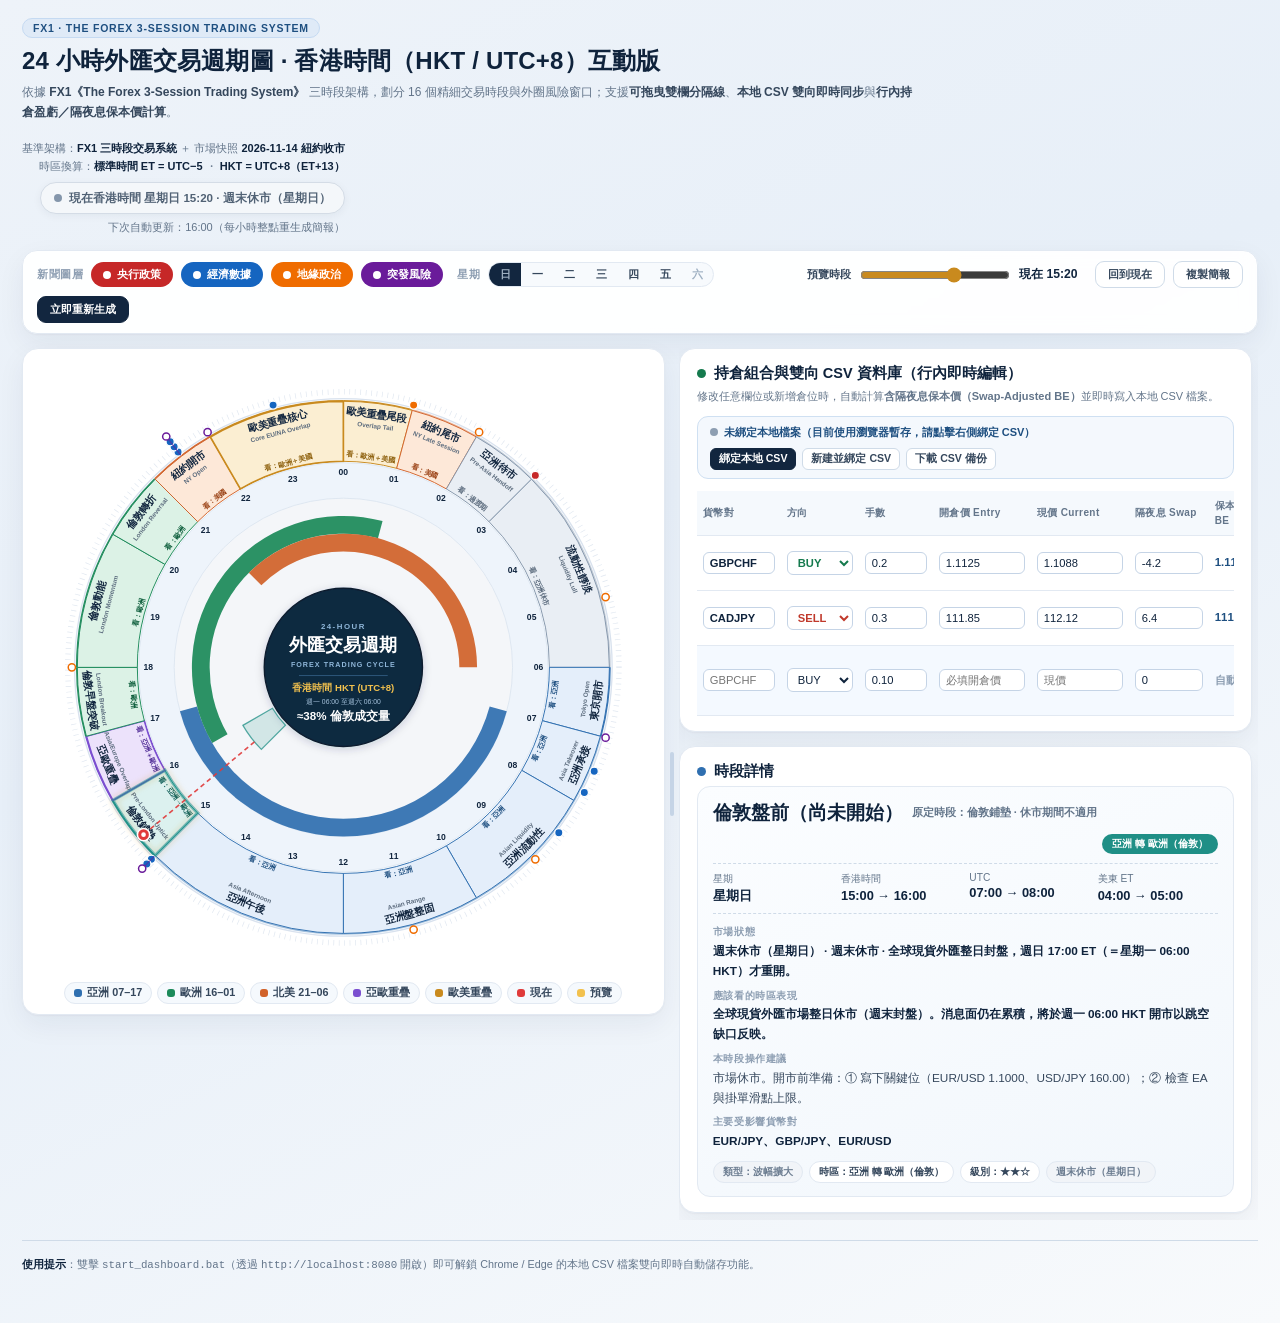
==== commit e3b41cc5: "Rename fx1_24_hour_forex_cycle_portfolio_dashboard.html to index.html" ====
--- a/index.html
+++ b/index.html
@@ -3,8 +3,335 @@
 <head>
   <meta charset="utf-8"/>
   <meta name="viewport" content="width=device-width,initial-scale=1"/>
-  <title>24小時外匯交易週期圖 · 香港時間 HKT 互動版 | FX1 三時段交易系統</title>
-  <link rel="stylesheet" href="styles.css"/>
+  <title>24小時外匯交易週期圖 · 香港時間 HKT 互動版 | FX1   三時段交易系統</title>
+  <style>
+    :root {
+      --bg1: #eef3f9;
+      --bg2: #f8fafc;
+      --card: #ffffff;
+      --line: #e2e9f2;
+      --line2: #cfdbe8;
+      --ink: #0f233c;
+      --ink2: #35475c;
+      --ink3: #63758a;
+      --muted: #8d9eb2;
+      --shadow: 0 1px 2px rgba(15,35,60,.04), 0 10px 28px rgba(15,35,60,.06);
+      --shadow-lg: 0 12px 32px rgba(15,35,60,.12);
+      --left-width: 52%;
+    }
+
+    * { box-sizing: border-box; }
+    html, body { margin: 0; padding: 0; scroll-behavior: smooth; }
+    body {
+      background: linear-gradient(155deg, var(--bg1) 0%, #e7eff8 42%, var(--bg2) 100%);
+      color: var(--ink);
+      font-family: "PingFang HK", "Noto Sans TC", "Microsoft JhengHei", "PingFang TC", "Hiragino Sans GB", "Segoe UI", sans-serif;
+      -webkit-font-smoothing: antialiased;
+    }
+
+    .wrap { max-width: 1860px; margin: 0 auto; padding: 18px 22px 48px; }
+
+    /* Header */
+    header {
+      display: flex; flex-wrap: wrap; align-items: flex-end; justify-content: space-between;
+      gap: 16px; margin-bottom: 14px;
+    }
+    .title-badge {
+      display: inline-flex; align-items: center; gap: 6px;
+      font-size: 10.5px; font-weight: 800; letter-spacing: .8px;
+      color: #1e4f80; background: #dfeaf7; border: 1px solid #c5daf2;
+      padding: 3px 10px; border-radius: 999px; margin-bottom: 7px;
+    }
+    h1 { margin: 0; font-size: 24px; letter-spacing: .2px; font-weight: 800; color: var(--ink); }
+    .sub { margin: 6px 0 0; color: var(--ink3); font-size: 12px; line-height: 1.65; max-width: 900px; }
+    .sub b { color: var(--ink2); }
+    .src { font-size: 11px; color: var(--ink3); text-align: right; line-height: 1.7; }
+    .src b { color: var(--ink); }
+
+    .nowchip {
+      display: inline-flex; align-items: center; gap: 7px; background: #fff;
+      border: 1px solid #f0c9c9; color: #c0392b; border-radius: 999px;
+      padding: 5px 13px; font-size: 11.6px; font-weight: 800; margin-top: 6px;
+      box-shadow: 0 2px 8px rgba(15,35,60,.05);
+    }
+    .nowchip i { width: 8px; height: 8px; border-radius: 50%; background: #e03a3a; display: inline-block; animation: pulse 2s infinite; }
+    @keyframes pulse { 0%,100% { opacity: 1; transform: scale(1); } 50% { opacity: .3; transform: scale(.85); } }
+    .nowchip.open { border-color: #b6dec8; color: #157a4e; background: #f4fbf7; }
+    .nowchip.open i { background: #1c8a5a; }
+    .nowchip.closed { border-color: #d4dce6; color: #516275; background: #f4f7fa; }
+    .nowchip.closed i { background: #8496ab; animation: none; }
+    .nowchip.roll { border-color: #ebd09e; color: #8f620f; background: #fffaf0; }
+    .nowchip.roll i { background: #c98a1e; }
+
+    /* Toolbar */
+    .toolbar {
+      display: flex; flex-wrap: wrap; gap: 8px; align-items: center;
+      background: rgba(255,255,255,.94); backdrop-filter: blur(8px);
+      border: 1px solid var(--line); border-radius: 15px; padding: 10px 14px;
+      margin-bottom: 14px; box-shadow: var(--shadow);
+    }
+    .toolbar .lab { font-size: 10.6px; font-weight: 800; color: var(--muted); letter-spacing: .5px; }
+    .chip {
+      display: inline-flex; align-items: center; gap: 6px; font-size: 11.2px; font-weight: 700;
+      border: 1px solid var(--line); background: #f7fafd; color: var(--ink2);
+      border-radius: 999px; padding: 4px 11px; cursor: pointer; user-select: none; transition: .16s ease;
+    }
+    .chip:hover { transform: translateY(-1px); box-shadow: 0 2px 6px rgba(15,35,60,.08); }
+    .chip.on { color: #fff; border-color: transparent; }
+    .chip i { width: 8px; height: 8px; border-radius: 50%; display: inline-block; }
+    .chip.off { opacity: .4; text-decoration: line-through; }
+
+    .days { display: inline-flex; border: 1px solid var(--line); border-radius: 999px; overflow: hidden; background: #f7fafd; }
+    .days button {
+      border: 0; background: transparent; font: inherit; font-size: 11.2px; font-weight: 700;
+      color: var(--ink2); padding: 4px 10px; cursor: pointer; min-width: 32px; transition: .15s;
+    }
+    .days button:hover { background: #e8f0f8; }
+    .days button.on { background: #12263f; color: #fff; }
+    .days button.off { color: #9fb0c2; }
+
+    .btn {
+      font: inherit; font-size: 11.2px; font-weight: 700; border: 1px solid var(--line2);
+      background: #fff; color: var(--ink2); border-radius: 9px; padding: 5px 12px; cursor: pointer; transition: .15s;
+    }
+    .btn:hover { background: #f2f7fc; border-color: #9fb4cb; }
+    .btn:active { transform: translateY(1px); }
+    .btn.pri { background: #12263f; color: #fff; border-color: #12263f; }
+    .btn.pri:hover { background: #1e3f66; }
+    .btn.ok { background: #157a4e; color: #fff; border-color: #157a4e; }
+    .btn.ok:hover { background: #11633f; }
+    .btn.sm { padding: 3px 8px; font-size: 10.6px; border-radius: 6px; }
+    .btn.danger { color: #c0392b; border-color: #f0c9c9; background: #fff8f8; }
+    .btn.danger:hover { background: #fdeaea; }
+
+    input[type=range] { accent-color: #c98a1e; width: 150px; cursor: pointer; }
+    .scrub { display: flex; align-items: center; gap: 7px; font-size: 11.2px; color: var(--ink2); font-weight: 700; }
+    .scrub b { font-family: "Inter", "Segoe UI", sans-serif; color: #12263f; font-size: 12.2px; min-width: 68px; }
+
+    /* Main Resizable Flex Split Layout */
+    .layout {
+      display: flex;
+      flex-direction: row;
+      align-items: flex-start;
+      width: 100%;
+      position: relative;
+    }
+
+    .left-pane {
+      flex: 0 0 var(--left-width);
+      width: var(--left-width);
+      min-width: 340px;
+      max-width: 85%;
+      position: sticky;
+      top: 14px;
+    }
+
+    .left-pane .card {
+      padding: 10px 12px;
+    }
+
+    /* Draggable Split Resizer */
+    .split-resizer {
+      flex: 0 0 14px;
+      width: 14px;
+      height: calc(100vh - 28px);
+      position: sticky;
+      top: 14px;
+      z-index: 60;
+      cursor: col-resize;
+      display: flex;
+      align-items: center;
+      justify-content: center;
+      user-select: none;
+      touch-action: none;
+    }
+    .split-resizer::before {
+      content: "";
+      width: 4px;
+      height: 64px;
+      border-radius: 99px;
+      background: #c5d4e6;
+      transition: background .15s, height .15s, width .15s;
+    }
+    .split-resizer:hover::before,
+    .split-resizer.dragging::before {
+      background: #2f6fb0;
+      height: 96px;
+      width: 5px;
+    }
+
+    aside.right-pane {
+      flex: 1 1 auto;
+      min-width: 360px;
+      position: sticky;
+      top: 14px;
+      max-height: calc(100vh - 28px);
+      overflow-y: auto;
+      padding-right: 6px;
+      scroll-behavior: smooth;
+      scrollbar-width: thin;
+      scrollbar-color: #a5b8ce #e8eef5;
+    }
+    aside.right-pane::-webkit-scrollbar { width: 8px; }
+    aside.right-pane::-webkit-scrollbar-track { background: #e8eef5; border-radius: 10px; }
+    aside.right-pane::-webkit-scrollbar-thumb { background: #a5b8ce; border-radius: 10px; border: 2px solid #e8eef5; }
+    aside.right-pane::-webkit-scrollbar-thumb:hover { background: #7e97b4; }
+
+    .card { background: var(--card); border: 1px solid var(--line); border-radius: 16px; box-shadow: var(--shadow); padding: 15px 17px; }
+    .card h2 { margin: 0 0 5px; font-size: 14.5px; font-weight: 800; display: flex; align-items: center; gap: 8px; flex-wrap: wrap; color: var(--ink); }
+    .card .hint { margin: 0 0 10px; font-size: 11px; color: var(--ink3); line-height: 1.6; }
+
+    /* Wheel & Enlarged Wheel Typography */
+    .wheelwrap { position: relative; display: flex; justify-content: center; align-items: center; overflow: hidden; }
+    #wheel { display: block; width: 100%; height: auto; max-width: none; max-height: calc(100vh - 96px); margin: 0 auto; user-select: none; }
+    .wedge { transition: opacity .15s ease; outline: none; }
+    .wedge:focus-visible { opacity: .75; }
+
+    /* Larger readable fonts inside the wheel */
+    #wheel .w-zh { font-size: 15.2px !important; font-weight: 800 !important; letter-spacing: .3px; }
+    #wheel .w-en { font-size: 9.4px !important; font-weight: 700 !important; }
+    #wheel .w-tz { font-size: 10.6px !important; font-weight: 800 !important; }
+    #wheel .w-hr { font-size: 12.6px !important; font-weight: 800 !important; }
+    #wheel .hub-title { font-size: 27px !important; }
+    #wheel .hub-sub { font-size: 14px !important; }
+    #wheel .hub-stat { font-size: 17px !important; }
+
+    .legend { display: flex; flex-wrap: wrap; gap: 5px; justify-content: center; margin-top: 6px; }
+    .legend span {
+      display: inline-flex; align-items: center; gap: 5px; font-size: 10.8px; font-weight: 700;
+      color: var(--ink2); background: #f5f9fd; border: 1px solid var(--line); border-radius: 999px; padding: 3px 9px;
+    }
+    .legend i { width: 8px; height: 8px; border-radius: 3px; display: inline-block; }
+
+    #tip {
+      position: absolute; pointer-events: none; background: rgba(16,38,63,.96); backdrop-filter: blur(6px);
+      color: #fff; font-size: 11.6px; line-height: 1.6; padding: 9px 12px; border-radius: 10px;
+      max-width: 320px; opacity: 0; transition: opacity .12s; z-index: 80;
+      box-shadow: 0 10px 26px rgba(10,25,45,.32); border: 1px solid rgba(255,255,255,.12);
+    }
+    #tip b { color: #f4c756; }
+
+    /* CSV & Portfolio Manager Bar */
+    .csv-bar {
+      display: flex; flex-wrap: wrap; align-items: center; justify-content: space-between; gap: 8px;
+      background: #f4f8fd; border: 1px solid #cfe0f2; border-radius: 11px; padding: 8px 12px; margin-bottom: 12px;
+    }
+    .csv-status { font-size: 11px; font-weight: 700; color: #1e4f80; display: flex; align-items: center; gap: 6px; }
+    .csv-dot { width: 8px; height: 8px; border-radius: 50%; background: #8d9eb2; display: inline-block; }
+    .csv-dot.linked { background: #1c8a5a; box-shadow: 0 0 0 3px rgba(28,138,90,.18); }
+
+    /* Inline Portfolio Table Inputs */
+    .pf-table input, .pf-table select {
+      width: 100%; min-width: 58px; padding: 4px 6px; font-size: 11.2px; font-family: inherit;
+      border: 1px solid #c5d4e6; border-radius: 6px; background: #fff; color: var(--ink);
+    }
+    .pf-table input:focus, .pf-table select:focus { outline: none; border-color: #2f6fb0; box-shadow: 0 0 0 2px rgba(47,111,176,.15); }
+    .pf-add-row { background: #f4f9ff !important; }
+    .pnl-pos { color: #157a4e; font-weight: 800; }
+    .pnl-neg { color: #c0392b; font-weight: 800; }
+
+    /* Custom Notification Banner */
+    .toast-msg {
+      display: none;
+      margin-bottom: 10px;
+      padding: 8px 12px;
+      border-radius: 9px;
+      background: #fdeaea;
+      border: 1px solid #f0c9c9;
+      color: #c0392b;
+      font-size: 11.4px;
+      font-weight: 700;
+    }
+    .toast-msg.show { display: block; }
+
+    /* Readout Box */
+    .readout {
+      border-radius: 13px; border: 1px solid var(--line);
+      background: linear-gradient(160deg, #fbfdff, #f2f7fc); padding: 13px 15px;
+    }
+    .readout .rt-top { display: flex; align-items: center; gap: 9px; flex-wrap: wrap; }
+    .readout .rt-zh { font-size: 18.5px; font-weight: 800; color: var(--ink); }
+    .readout .rt-en { font-size: 11px; color: var(--ink3); font-weight: 700; }
+    .readout .rt-badge { margin-left: auto; font-size: 10.4px; font-weight: 800; color: #fff; border-radius: 999px; padding: 3px 10px; }
+    .rt-time {
+      display: grid; grid-template-columns: repeat(4, 1fr); gap: 8px;
+      margin: 9px 0 10px; padding: 8px 0; border-top: 1px dashed var(--line2); border-bottom: 1px dashed var(--line2);
+    }
+    .rt-time div { font-size: 10.2px; color: var(--ink3); }
+    .rt-time b { display: block; font-size: 12.8px; color: var(--ink); font-weight: 800; font-family: "Inter", "Segoe UI", sans-serif; margin-top: 2px; }
+    .rt-line { font-size: 11.8px; line-height: 1.68; color: var(--ink2); margin: 6px 0; }
+    .rt-line b { color: var(--ink); }
+    .rt-line .lbl { color: var(--muted); font-size: 10px; font-weight: 800; letter-spacing: .6px; display: block; margin-bottom: 1px; }
+    .pillset { display: flex; gap: 6px; flex-wrap: wrap; margin-top: 9px; }
+    .pill { font-size: 10.3px; font-weight: 700; border-radius: 999px; padding: 3px 9px; border: 1px solid var(--line); background: #fff; color: var(--ink2); }
+    .pill.on { background: #e6f6ed; border-color: #b8dec9; color: #14664a; }
+    .pill.off { background: #f1f4f8; color: #6b7c90; }
+    .pill.warn { background: #fff3e2; border-color: #f0d3a8; color: #8f620f; }
+
+    /* AI Briefing Panel */
+    .ai {
+      border-radius: 16px; border: 1px solid #d5e2f0;
+      background: linear-gradient(165deg, #fbfdff 0%, #eef4fb 100%);
+      overflow: hidden; margin-bottom: 14px; box-shadow: var(--shadow);
+    }
+    .ai-head {
+      display: flex; flex-wrap: wrap; align-items: center; gap: 9px; padding: 12px 15px;
+      background: linear-gradient(105deg, #0f233c, #1d456b); color: #fff;
+    }
+    .ai-head .tag {
+      font-size: 9.8px; background: rgba(255,255,255,.15); border: 1px solid rgba(255,255,255,.25);
+      border-radius: 999px; padding: 3px 9px; font-weight: 800; letter-spacing: .6px;
+    }
+    .ai-head h3 { margin: 0; font-size: 14.5px; font-weight: 800; }
+    .ai-head .rt { font-size: 10.2px; color: #b2cde6; font-weight: 600; margin-left: auto; text-align: right; line-height: 1.4; }
+    .ai-status { font-size: 10.2px; font-weight: 800; border-radius: 999px; padding: 3px 10px; }
+    .st-open { background: #1c8a5a; color: #fff; } .st-closed { background: #5b6b7d; color: #fff; } .st-roll { background: #c98a1e; color: #fff; }
+    .ai-body { padding: 14px 15px; }
+    .ai-grid { display: grid; grid-template-columns: repeat(auto-fit, minmax(235px, 1fr)); gap: 10px; }
+    .ai-box { border: 1px solid var(--line); border-radius: 12px; padding: 10px 12px; background: #fff; }
+    .ai-box .h { display: flex; align-items: center; gap: 6px; font-size: 11.3px; font-weight: 800; color: var(--ink); margin-bottom: 4px; }
+    .ai-box p { margin: 0; font-size: 11.5px; line-height: 1.7; color: var(--ink2); }
+    .ai-box.closed { background: #f7f9fc; border-style: dashed; }
+    .ai-act {
+      margin-top: 10px; border-radius: 11px; border: 1px solid #eedaa8;
+      background: #fffaf0; padding: 10px 12px; font-size: 11.6px; line-height: 1.68; color: #543e12;
+    }
+    .ai-act b { color: #8f620f; }
+    .ai-up {
+      margin-top: 9px; font-size: 11.2px; color: var(--ink2); line-height: 1.68;
+      background: #f5f9fd; border: 1px dashed var(--line2); border-radius: 10px; padding: 9px 11px;
+    }
+    .ai-day {
+      border-radius: 11px; border-left: 4px solid #2f6fb0; background: #ebf3fc;
+      padding: 10px 12px; font-size: 11.6px; line-height: 1.68; color: #223c59;
+    }
+    .ai-day p { margin: 4px 0 0; }
+    .ai-day-top { display: flex; align-items: center; justify-content: space-between; gap: 8px; flex-wrap: wrap; }
+    .ai-day .dh { font-weight: 800; font-size: 12.2px; color: #0f233c; }
+    .ai-day .dt { font-size: 10.2px; font-weight: 800; color: #fff; background: #2f6fb0; border-radius: 999px; padding: 2px 9px; }
+
+    /* Tables */
+    table { width: 100%; border-collapse: collapse; font-size: 11.4px; }
+    th, td { padding: 7px 6px; border-bottom: 1px solid var(--line); text-align: left; vertical-align: middle; line-height: 1.5; }
+    th { font-size: 10px; color: var(--ink3); font-weight: 800; letter-spacing: .4px; background: #f5f9fd; }
+    tbody tr:hover { background: #f9fcff; }
+    td b { color: var(--ink); }
+    .num { font-family: "Inter", "Segoe UI", sans-serif; font-weight: 700; white-space: nowrap; }
+    .sdot { display: inline-block; width: 8px; height: 8px; border-radius: 50%; margin-right: 5px; vertical-align: 1px; }
+    .lvl { color: #c98a1e; white-space: nowrap; letter-spacing: 1px; font-weight: 700; }
+    .table-wrap { overflow-x: auto; }
+    .row-active { background: #eaf3fd !important; }
+
+    footer { margin-top: 20px; font-size: 10.8px; color: var(--ink3); line-height: 1.8; border-top: 1px solid var(--line2); padding-top: 14px; }
+    footer b { color: var(--ink); }
+
+    @media (max-width: 1100px) {
+      .layout { flex-direction: column; }
+      .left-pane, aside.right-pane { position: static; width: 100% !important; flex: none !important; max-width: 100%; max-height: none; overflow: visible; }
+      .split-resizer { display: none; }
+      .src { text-align: left; }
+    }
+  </style>
 </head>
 <body>
 <div class="wrap">
@@ -57,129 +384,129 @@
             <g class="wedge" data-i="0" tabindex="0"><title>歐美重疊尾段 Overlap Tail｜HKT 00:00–01:00</title>
               <path d="M400,10 A390,390 0 0 1 500.94,23.29 L478.16,108.29 A302,302 0 0 0 400,98 Z" fill="#fbeed2" stroke="#c98a1e" stroke-width="1.4"/>
               <path d="M400,8 A392,392 0 0 1 501.46,21.36 L500.94,23.29 A390,390 0 0 0 400,10 Z" fill="#c98a1e" opacity="0.95"/>
-              <text transform="translate(440.59,91.66) rotate(7.5)" text-anchor="middle" dominant-baseline="central" font-size="8.8" font-weight="700" fill="#8f620f">看：歐洲＋美國</text>
-              <text transform="translate(448.82,29.2) rotate(7.5)" text-anchor="middle" dominant-baseline="central" font-size="12.4" font-weight="800" fill="#12263f">歐美重疊尾段</text>
-              <text transform="translate(446.86,44.07) rotate(7.5)" text-anchor="middle" dominant-baseline="central" font-size="7.8" font-weight="600" fill="#5b6b7d">Overlap Tail</text>
+              <text class="w-tz" transform="translate(440.59,91.66) rotate(7.5)" text-anchor="middle" dominant-baseline="central" font-size="10.6" font-weight="800" fill="#8f620f">看：歐洲＋美國</text>
+              <text class="w-zh" transform="translate(448.82,29.2) rotate(7.5)" text-anchor="middle" dominant-baseline="central" font-size="15.2" font-weight="800" fill="#12263f">歐美重疊尾段</text>
+              <text class="w-en" transform="translate(446.86,46.07) rotate(7.5)" text-anchor="middle" dominant-baseline="central" font-size="9.4" font-weight="700" fill="#5b6b7d">Overlap Tail</text>
             </g>
 
             <g class="wedge" data-i="1" tabindex="0"><title>紐約尾市 NY Late Session｜HKT 01:00–02:00</title>
               <path d="M500.94,23.29 A390,390 0 0 1 595,62.25 L551,138.46 A302,302 0 0 0 478.16,108.29 Z" fill="#fde8d8" stroke="#d1622a" stroke-width="1.4"/>
               <path d="M501.46,21.36 A392,392 0 0 1 596,60.52 L595,62.25 A390,390 0 0 0 500.94,23.29 Z" fill="#d1622a" opacity="0.45"/>
-              <text transform="translate(519.01,112.67) rotate(22.5)" text-anchor="middle" dominant-baseline="central" font-size="8.8" font-weight="700" fill="#9c4519">看：美國</text>
-              <text transform="translate(543.12,54.47) rotate(22.5)" text-anchor="middle" dominant-baseline="central" font-size="12.4" font-weight="800" fill="#12263f">紐約尾市</text>
-              <text transform="translate(537.38,68.33) rotate(22.5)" text-anchor="middle" dominant-baseline="central" font-size="7.8" font-weight="600" fill="#5b6b7d">NY Late Session</text>
+              <text class="w-tz" transform="translate(519.01,112.67) rotate(22.5)" text-anchor="middle" dominant-baseline="central" font-size="10.6" font-weight="800" fill="#9c4519">看：美國</text>
+              <text class="w-zh" transform="translate(543.12,54.47) rotate(22.5)" text-anchor="middle" dominant-baseline="central" font-size="15.2" font-weight="800" fill="#12263f">紐約尾市</text>
+              <text class="w-en" transform="translate(536.6,70.1) rotate(22.5)" text-anchor="middle" dominant-baseline="central" font-size="9.4" font-weight="700" fill="#5b6b7d">NY Late Session</text>
             </g>
 
             <g class="wedge" data-i="2" tabindex="0"><title>亞洲待市 Pre-Asia Handoff｜HKT 02:00–03:00</title>
               <path d="M595,62.25 A390,390 0 0 1 675.77,124.23 L613.55,186.45 A302,302 0 0 0 551,138.46 Z" fill="#e9eef4" stroke="#8496ab" stroke-width="1.4"/>
               <path d="M596,60.52 A392,392 0 0 1 677.19,122.81 L675.77,124.23 A390,390 0 0 0 595,62.25 Z" fill="#8496ab" opacity="0.45"/>
-              <text transform="translate(589.32,153.27) rotate(37.5)" text-anchor="middle" dominant-baseline="central" font-size="8.8" font-weight="700" fill="#5b6b7d">看：過渡期</text>
-              <text transform="translate(627.68,103.29) rotate(37.5)" text-anchor="middle" dominant-baseline="central" font-size="12.4" font-weight="800" fill="#12263f">亞洲待市</text>
-              <text transform="translate(618.55,115.19) rotate(37.5)" text-anchor="middle" dominant-baseline="central" font-size="7.8" font-weight="600" fill="#5b6b7d">Pre-Asia Handoff</text>
+              <text class="w-tz" transform="translate(589.32,153.27) rotate(37.5)" text-anchor="middle" dominant-baseline="central" font-size="10.6" font-weight="800" fill="#5b6b7d">看：過渡期</text>
+              <text class="w-zh" transform="translate(627.68,103.29) rotate(37.5)" text-anchor="middle" dominant-baseline="central" font-size="15.2" font-weight="800" fill="#12263f">亞洲待市</text>
+              <text class="w-en" transform="translate(617.3,116.8) rotate(37.5)" text-anchor="middle" dominant-baseline="central" font-size="9.4" font-weight="700" fill="#5b6b7d">Pre-Asia Handoff</text>
             </g>
 
             <g class="wedge" data-i="3" tabindex="0"><title>流動性靜淡 Liquidity Lull｜HKT 03:00–06:00</title>
               <path d="M675.77,124.23 A390,390 0 0 1 790,400 L702,400 A302,302 0 0 0 613.55,186.45 Z" fill="#e9eef4" stroke="#8496ab" stroke-width="1.4"/>
               <path d="M677.19,122.81 A392,392 0 0 1 792,400 L790,400 A390,390 0 0 0 675.77,124.23 Z" fill="#8496ab" opacity="0.45"/>
-              <text transform="translate(687.33,280.99) rotate(67.5)" text-anchor="middle" dominant-baseline="central" font-size="8.8" font-weight="700" fill="#5b6b7d">看：亞洲休市</text>
-              <text transform="translate(745.53,256.88) rotate(67.5)" text-anchor="middle" dominant-baseline="central" font-size="12.4" font-weight="800" fill="#12263f">流動性靜淡</text>
-              <text transform="translate(731.67,262.62) rotate(67.5)" text-anchor="middle" dominant-baseline="central" font-size="7.8" font-weight="600" fill="#5b6b7d">Liquidity Lull</text>
+              <text class="w-tz" transform="translate(687.33,280.99) rotate(67.5)" text-anchor="middle" dominant-baseline="central" font-size="10.6" font-weight="800" fill="#5b6b7d">看：亞洲休市</text>
+              <text class="w-zh" transform="translate(745.53,256.88) rotate(67.5)" text-anchor="middle" dominant-baseline="central" font-size="15.2" font-weight="800" fill="#12263f">流動性靜淡</text>
+              <text class="w-en" transform="translate(729.8,263.4) rotate(67.5)" text-anchor="middle" dominant-baseline="central" font-size="9.4" font-weight="700" fill="#5b6b7d">Liquidity Lull</text>
             </g>
 
             <g class="wedge" data-i="4" tabindex="0"><title>東京開市 Tokyo Open｜HKT 06:00–07:00</title>
               <path d="M790,400 A390,390 0 0 1 776.71,500.94 L691.71,478.16 A302,302 0 0 0 702,400 Z" fill="#e4eefa" stroke="#2f6fb0" stroke-width="1.4"/>
               <path d="M792,400 A392,392 0 0 1 778.64,501.46 L776.71,500.94 A390,390 0 0 0 790,400 Z" fill="#2f6fb0" opacity="0.95"/>
-              <text transform="translate(708.34,440.59) rotate(277.5)" text-anchor="middle" dominant-baseline="central" font-size="8.8" font-weight="700" fill="#1e4f80">看：亞洲</text>
-              <text transform="translate(770.8,448.82) rotate(277.5)" text-anchor="middle" dominant-baseline="central" font-size="12.4" font-weight="800" fill="#12263f">東京開市</text>
-              <text transform="translate(755.93,446.86) rotate(277.5)" text-anchor="middle" dominant-baseline="central" font-size="7.8" font-weight="600" fill="#5b6b7d">Tokyo Open</text>
+              <text class="w-tz" transform="translate(708.34,440.59) rotate(277.5)" text-anchor="middle" dominant-baseline="central" font-size="10.6" font-weight="800" fill="#1e4f80">看：亞洲</text>
+              <text class="w-zh" transform="translate(770.8,448.82) rotate(277.5)" text-anchor="middle" dominant-baseline="central" font-size="15.2" font-weight="800" fill="#12263f">東京開市</text>
+              <text class="w-en" transform="translate(753.9,446.6) rotate(277.5)" text-anchor="middle" dominant-baseline="central" font-size="9.4" font-weight="700" fill="#5b6b7d">Tokyo Open</text>
             </g>
 
             <g class="wedge" data-i="5" tabindex="0"><title>亞洲承接 Asia Takeover｜HKT 07:00–08:00</title>
               <path d="M776.71,500.94 A390,390 0 0 1 737.75,595 L661.54,551 A302,302 0 0 0 691.71,478.16 Z" fill="#e4eefa" stroke="#2f6fb0" stroke-width="1.4"/>
               <path d="M778.64,501.46 A392,392 0 0 1 739.48,596 L737.75,595 A390,390 0 0 0 776.71,500.94 Z" fill="#2f6fb0" opacity="0.45"/>
-              <text transform="translate(687.33,519.01) rotate(292.5)" text-anchor="middle" dominant-baseline="central" font-size="8.8" font-weight="700" fill="#1e4f80">看：亞洲</text>
-              <text transform="translate(745.53,543.12) rotate(292.5)" text-anchor="middle" dominant-baseline="central" font-size="12.4" font-weight="800" fill="#12263f">亞洲承接</text>
-              <text transform="translate(731.67,537.38) rotate(292.5)" text-anchor="middle" dominant-baseline="central" font-size="7.8" font-weight="600" fill="#5b6b7d">Asia Takeover</text>
+              <text class="w-tz" transform="translate(687.33,519.01) rotate(292.5)" text-anchor="middle" dominant-baseline="central" font-size="10.6" font-weight="800" fill="#1e4f80">看：亞洲</text>
+              <text class="w-zh" transform="translate(745.53,543.12) rotate(292.5)" text-anchor="middle" dominant-baseline="central" font-size="15.2" font-weight="800" fill="#12263f">亞洲承接</text>
+              <text class="w-en" transform="translate(729.8,536.6) rotate(292.5)" text-anchor="middle" dominant-baseline="central" font-size="9.4" font-weight="700" fill="#5b6b7d">Asia Takeover</text>
             </g>
 
             <g class="wedge" data-i="6" tabindex="0"><title>亞洲流動性 Asian Liquidity｜HKT 08:00–10:00</title>
               <path d="M737.75,595 A390,390 0 0 1 595,737.75 L551,661.54 A302,302 0 0 0 661.54,551 Z" fill="#e4eefa" stroke="#2f6fb0" stroke-width="1.4"/>
               <path d="M739.48,596 A392,392 0 0 1 596,739.48 L595,737.75 A390,390 0 0 0 737.75,595 Z" fill="#2f6fb0" opacity="0.45"/>
-              <text transform="translate(619.91,619.91) rotate(315)" text-anchor="middle" dominant-baseline="central" font-size="8.8" font-weight="700" fill="#1e4f80">看：亞洲</text>
-              <text transform="translate(664.46,664.46) rotate(315)" text-anchor="middle" dominant-baseline="central" font-size="12.4" font-weight="800" fill="#12263f">亞洲流動性</text>
-              <text transform="translate(653.85,653.85) rotate(315)" text-anchor="middle" dominant-baseline="central" font-size="7.8" font-weight="600" fill="#5b6b7d">Asian Liquidity</text>
+              <text class="w-tz" transform="translate(619.91,619.91) rotate(315)" text-anchor="middle" dominant-baseline="central" font-size="10.6" font-weight="800" fill="#1e4f80">看：亞洲</text>
+              <text class="w-zh" transform="translate(664.46,664.46) rotate(315)" text-anchor="middle" dominant-baseline="central" font-size="15.2" font-weight="800" fill="#12263f">亞洲流動性</text>
+              <text class="w-en" transform="translate(652.4,652.4) rotate(315)" text-anchor="middle" dominant-baseline="central" font-size="9.4" font-weight="700" fill="#5b6b7d">Asian Liquidity</text>
             </g>
 
             <g class="wedge" data-i="7" tabindex="0"><title>亞洲盤整固 Asian Range｜HKT 10:00–12:00</title>
               <path d="M595,737.75 A390,390 0 0 1 400,790 L400,702 A302,302 0 0 0 551,661.54 Z" fill="#e4eefa" stroke="#2f6fb0" stroke-width="1.4"/>
               <path d="M596,739.48 A392,392 0 0 1 400,792 L400,790 A390,390 0 0 0 595,737.75 Z" fill="#2f6fb0" opacity="0.45"/>
-              <text transform="translate(480.49,700.4) rotate(345)" text-anchor="middle" dominant-baseline="central" font-size="8.8" font-weight="700" fill="#1e4f80">看：亞洲</text>
-              <text transform="translate(496.8,761.26) rotate(345)" text-anchor="middle" dominant-baseline="central" font-size="12.4" font-weight="800" fill="#12263f">亞洲盤整固</text>
-              <text transform="translate(492.92,746.77) rotate(345)" text-anchor="middle" dominant-baseline="central" font-size="7.8" font-weight="600" fill="#5b6b7d">Asian Range</text>
+              <text class="w-tz" transform="translate(480.49,700.4) rotate(345)" text-anchor="middle" dominant-baseline="central" font-size="10.6" font-weight="800" fill="#1e4f80">看：亞洲</text>
+              <text class="w-zh" transform="translate(496.8,761.26) rotate(345)" text-anchor="middle" dominant-baseline="central" font-size="15.2" font-weight="800" fill="#12263f">亞洲盤整固</text>
+              <text class="w-en" transform="translate(492.4,744.8) rotate(345)" text-anchor="middle" dominant-baseline="central" font-size="9.4" font-weight="700" fill="#5b6b7d">Asian Range</text>
             </g>
 
             <g class="wedge" data-i="8" tabindex="0"><title>亞洲午後 Asia Afternoon｜HKT 12:00–15:00</title>
               <path d="M400,790 A390,390 0 0 1 124.23,675.77 L186.45,613.55 A302,302 0 0 0 400,702 Z" fill="#e4eefa" stroke="#2f6fb0" stroke-width="1.4"/>
               <path d="M400,792 A392,392 0 0 1 122.81,677.19 L124.23,675.77 A390,390 0 0 0 400,790 Z" fill="#2f6fb0" opacity="0.45"/>
-              <text transform="translate(280.99,687.33) rotate(382.5)" text-anchor="middle" dominant-baseline="central" font-size="8.8" font-weight="700" fill="#1e4f80">看：亞洲</text>
-              <text transform="translate(256.88,745.53) rotate(382.5)" text-anchor="middle" dominant-baseline="central" font-size="12.4" font-weight="800" fill="#12263f">亞洲午後</text>
-              <text transform="translate(262.62,731.67) rotate(382.5)" text-anchor="middle" dominant-baseline="central" font-size="7.8" font-weight="600" fill="#5b6b7d">Asia Afternoon</text>
+              <text class="w-tz" transform="translate(280.99,687.33) rotate(382.5)" text-anchor="middle" dominant-baseline="central" font-size="10.6" font-weight="800" fill="#1e4f80">看：亞洲</text>
+              <text class="w-zh" transform="translate(256.88,745.53) rotate(382.5)" text-anchor="middle" dominant-baseline="central" font-size="15.2" font-weight="800" fill="#12263f">亞洲午後</text>
+              <text class="w-en" transform="translate(263.4,729.8) rotate(382.5)" text-anchor="middle" dominant-baseline="central" font-size="9.4" font-weight="700" fill="#5b6b7d">Asia Afternoon</text>
             </g>
 
             <g class="wedge" data-i="9" tabindex="0"><title>倫敦鋪墊 Pre-London Uptick｜HKT 15:00–16:00</title>
               <path d="M124.23,675.77 A390,390 0 0 1 62.25,595 L138.46,551 A302,302 0 0 0 186.45,613.55 Z" fill="#dcf1ef" stroke="#1f8f86" stroke-width="1.4"/>
               <path d="M122.81,677.19 A392,392 0 0 1 60.52,596 L62.25,595 A390,390 0 0 0 124.23,675.77 Z" fill="#1f8f86" opacity="0.95"/>
-              <text transform="translate(153.27,589.32) rotate(412.5)" text-anchor="middle" dominant-baseline="central" font-size="8.8" font-weight="700" fill="#0f5f59">看：亞洲→歐洲</text>
-              <text transform="translate(103.29,627.68) rotate(412.5)" text-anchor="middle" dominant-baseline="central" font-size="12.4" font-weight="800" fill="#12263f">倫敦鋪墊</text>
-              <text transform="translate(115.19,618.55) rotate(412.5)" text-anchor="middle" dominant-baseline="central" font-size="7.8" font-weight="600" fill="#5b6b7d">Pre-London Uptick</text>
+              <text class="w-tz" transform="translate(153.27,589.32) rotate(412.5)" text-anchor="middle" dominant-baseline="central" font-size="10.6" font-weight="800" fill="#0f5f59">看：亞洲→歐洲</text>
+              <text class="w-zh" transform="translate(103.29,627.68) rotate(412.5)" text-anchor="middle" dominant-baseline="central" font-size="15.2" font-weight="800" fill="#12263f">倫敦鋪墊</text>
+              <text class="w-en" transform="translate(116.8,617.3) rotate(412.5)" text-anchor="middle" dominant-baseline="central" font-size="9.4" font-weight="700" fill="#5b6b7d">Pre-London Uptick</text>
             </g>
 
             <g class="wedge" data-i="10" tabindex="0"><title>亞歐重疊 Asia/Europe Overlap｜HKT 16:00–17:00</title>
               <path d="M62.25,595 A390,390 0 0 1 23.29,500.94 L108.29,478.16 A302,302 0 0 0 138.46,551 Z" fill="#ece2fb" stroke="#7b4fd0" stroke-width="2.5"/>
               <path d="M60.52,596 A392,392 0 0 1 21.36,501.46 L23.29,500.94 A390,390 0 0 0 62.25,595 Z" fill="#7b4fd0" opacity="0.95"/>
-              <text transform="translate(112.67,519.01) rotate(427.5)" text-anchor="middle" dominant-baseline="central" font-size="8.8" font-weight="700" fill="#57349b">看：亞洲＋歐洲</text>
-              <text transform="translate(54.47,543.12) rotate(427.5)" text-anchor="middle" dominant-baseline="central" font-size="12.4" font-weight="800" fill="#12263f">亞歐重疊</text>
-              <text transform="translate(68.33,537.38) rotate(427.5)" text-anchor="middle" dominant-baseline="central" font-size="7.8" font-weight="600" fill="#5b6b7d">Asia/Europe Overlap</text>
+              <text class="w-tz" transform="translate(112.67,519.01) rotate(427.5)" text-anchor="middle" dominant-baseline="central" font-size="10.6" font-weight="800" fill="#57349b">看：亞洲＋歐洲</text>
+              <text class="w-zh" transform="translate(54.47,543.12) rotate(427.5)" text-anchor="middle" dominant-baseline="central" font-size="15.2" font-weight="800" fill="#12263f">亞歐重疊</text>
+              <text class="w-en" transform="translate(70.1,536.6) rotate(427.5)" text-anchor="middle" dominant-baseline="central" font-size="9.4" font-weight="700" fill="#5b6b7d">Asia/Europe Overlap</text>
             </g>
 
             <g class="wedge" data-i="11" tabindex="0"><title>倫敦早盤突破 London Breakout｜HKT 17:00–18:00</title>
               <path d="M23.29,500.94 A390,390 0 0 1 10,400 L98,400 A302,302 0 0 0 108.29,478.16 Z" fill="#dcf2e6" stroke="#1c8a5a" stroke-width="1.4"/>
               <path d="M21.36,501.46 A392,392 0 0 1 8,400 L10,400 A390,390 0 0 0 23.29,500.94 Z" fill="#1c8a5a" opacity="0.95"/>
-              <text transform="translate(91.66,440.59) rotate(442.5)" text-anchor="middle" dominant-baseline="central" font-size="8.8" font-weight="700" fill="#0f5f3d">看：歐洲</text>
-              <text transform="translate(29.2,448.82) rotate(442.5)" text-anchor="middle" dominant-baseline="central" font-size="12.4" font-weight="800" fill="#12263f">倫敦早盤突破</text>
-              <text transform="translate(44.07,446.86) rotate(442.5)" text-anchor="middle" dominant-baseline="central" font-size="7.8" font-weight="600" fill="#5b6b7d">London Breakout</text>
+              <text class="w-tz" transform="translate(91.66,440.59) rotate(442.5)" text-anchor="middle" dominant-baseline="central" font-size="10.6" font-weight="800" fill="#0f5f3d">看：歐洲</text>
+              <text class="w-zh" transform="translate(29.2,448.82) rotate(442.5)" text-anchor="middle" dominant-baseline="central" font-size="15.2" font-weight="800" fill="#12263f">倫敦早盤突破</text>
+              <text class="w-en" transform="translate(46.1,446.6) rotate(442.5)" text-anchor="middle" dominant-baseline="central" font-size="9.4" font-weight="700" fill="#5b6b7d">London Breakout</text>
             </g>
 
             <g class="wedge" data-i="12" tabindex="0"><title>倫敦動能 London Momentum｜HKT 18:00–20:00</title>
               <path d="M10,400 A390,390 0 0 1 62.25,205 L138.46,249 A302,302 0 0 0 98,400 Z" fill="#dcf2e6" stroke="#1c8a5a" stroke-width="1.4"/>
               <path d="M8,400 A392,392 0 0 1 60.52,204 L62.25,205 A390,390 0 0 0 10,400 Z" fill="#1c8a5a" opacity="0.95"/>
-              <text transform="translate(99.6,319.51) rotate(285)" text-anchor="middle" dominant-baseline="central" font-size="8.8" font-weight="700" fill="#0f5f3d">看：歐洲</text>
-              <text transform="translate(38.74,303.2) rotate(285)" text-anchor="middle" dominant-baseline="central" font-size="12.4" font-weight="800" fill="#12263f">倫敦動能</text>
-              <text transform="translate(53.23,307.08) rotate(285)" text-anchor="middle" dominant-baseline="central" font-size="7.8" font-weight="600" fill="#5b6b7d">London Momentum</text>
+              <text class="w-tz" transform="translate(99.6,319.51) rotate(285)" text-anchor="middle" dominant-baseline="central" font-size="10.6" font-weight="800" fill="#0f5f3d">看：歐洲</text>
+              <text class="w-zh" transform="translate(38.74,303.2) rotate(285)" text-anchor="middle" dominant-baseline="central" font-size="15.2" font-weight="800" fill="#12263f">倫敦動能</text>
+              <text class="w-en" transform="translate(55.2,307.6) rotate(285)" text-anchor="middle" dominant-baseline="central" font-size="9.4" font-weight="700" fill="#5b6b7d">London Momentum</text>
             </g>
 
             <g class="wedge" data-i="13" tabindex="0"><title>倫敦轉折 London Reversal｜HKT 20:00–21:00</title>
               <path d="M62.25,205 A390,390 0 0 1 124.23,124.23 L186.45,186.45 A302,302 0 0 0 138.46,249 Z" fill="#dcf2e6" stroke="#1c8a5a" stroke-width="1.4"/>
               <path d="M60.52,204 A392,392 0 0 1 122.81,122.81 L124.23,124.23 A390,390 0 0 0 62.25,205 Z" fill="#1c8a5a" opacity="0.95"/>
-              <text transform="translate(153.27,210.68) rotate(307.5)" text-anchor="middle" dominant-baseline="central" font-size="8.8" font-weight="700" fill="#0f5f3d">看：歐洲</text>
-              <text transform="translate(103.29,172.32) rotate(307.5)" text-anchor="middle" dominant-baseline="central" font-size="12.4" font-weight="800" fill="#12263f">倫敦轉折</text>
-              <text transform="translate(115.19,181.45) rotate(307.5)" text-anchor="middle" dominant-baseline="central" font-size="7.8" font-weight="600" fill="#5b6b7d">London Reversal</text>
+              <text class="w-tz" transform="translate(153.27,210.68) rotate(307.5)" text-anchor="middle" dominant-baseline="central" font-size="10.6" font-weight="800" fill="#0f5f3d">看：歐洲</text>
+              <text class="w-zh" transform="translate(103.29,172.32) rotate(307.5)" text-anchor="middle" dominant-baseline="central" font-size="15.2" font-weight="800" fill="#12263f">倫敦轉折</text>
+              <text class="w-en" transform="translate(116.8,182.7) rotate(307.5)" text-anchor="middle" dominant-baseline="central" font-size="9.4" font-weight="700" fill="#5b6b7d">London Reversal</text>
             </g>
 
             <g class="wedge" data-i="14" tabindex="0"><title>紐約開市 NY Open｜HKT 21:00–22:00</title>
               <path d="M124.23,124.23 A390,390 0 0 1 205,62.25 L249,138.46 A302,302 0 0 0 186.45,186.45 Z" fill="#fde8d8" stroke="#d1622a" stroke-width="1.4"/>
               <path d="M122.81,122.81 A392,392 0 0 1 204,60.52 L205,62.25 A390,390 0 0 0 124.23,124.23 Z" fill="#d1622a" opacity="0.95"/>
-              <text transform="translate(210.68,153.27) rotate(322.5)" text-anchor="middle" dominant-baseline="central" font-size="8.8" font-weight="700" fill="#9c4519">看：美國</text>
-              <text transform="translate(172.32,103.29) rotate(322.5)" text-anchor="middle" dominant-baseline="central" font-size="12.4" font-weight="800" fill="#12263f">紐約開市</text>
-              <text transform="translate(181.45,115.19) rotate(322.5)" text-anchor="middle" dominant-baseline="central" font-size="7.8" font-weight="600" fill="#5b6b7d">NY Open</text>
+              <text class="w-tz" transform="translate(210.68,153.27) rotate(322.5)" text-anchor="middle" dominant-baseline="central" font-size="10.6" font-weight="800" fill="#9c4519">看：美國</text>
+              <text class="w-zh" transform="translate(172.32,103.29) rotate(322.5)" text-anchor="middle" dominant-baseline="central" font-size="15.2" font-weight="800" fill="#12263f">紐約開市</text>
+              <text class="w-en" transform="translate(182.7,116.8) rotate(322.5)" text-anchor="middle" dominant-baseline="central" font-size="9.4" font-weight="700" fill="#5b6b7d">NY Open</text>
             </g>
 
             <g class="wedge" data-i="15" tabindex="0"><title>歐美重疊核心 Core EU/NA Overlap｜HKT 22:00–24:00</title>
               <path d="M205,62.25 A390,390 0 0 1 400,10 L400,98 A302,302 0 0 0 249,138.46 Z" fill="#fbeed2" stroke="#c98a1e" stroke-width="2.5"/>
               <path d="M204,60.52 A392,392 0 0 1 400,8 L400,10 A390,390 0 0 0 205,62.25 Z" fill="#c98a1e" opacity="0.95"/>
-              <text transform="translate(319.51,99.6) rotate(345)" text-anchor="middle" dominant-baseline="central" font-size="8.8" font-weight="700" fill="#8f620f">看：歐洲＋美國</text>
-              <text transform="translate(303.2,38.74) rotate(345)" text-anchor="middle" dominant-baseline="central" font-size="12.4" font-weight="800" fill="#12263f">歐美重疊核心</text>
-              <text transform="translate(307.08,53.23) rotate(345)" text-anchor="middle" dominant-baseline="central" font-size="7.8" font-weight="600" fill="#5b6b7d">Core EU/NA Overlap</text>
+              <text class="w-tz" transform="translate(319.51,99.6) rotate(345)" text-anchor="middle" dominant-baseline="central" font-size="10.6" font-weight="800" fill="#8f620f">看：歐洲＋美國</text>
+              <text class="w-zh" transform="translate(303.2,38.74) rotate(345)" text-anchor="middle" dominant-baseline="central" font-size="15.2" font-weight="800" fill="#12263f">歐美重疊核心</text>
+              <text class="w-en" transform="translate(307.6,55.2) rotate(345)" text-anchor="middle" dominant-baseline="central" font-size="9.4" font-weight="700" fill="#5b6b7d">Core EU/NA Overlap</text>
             </g>
 
             <!-- Inner Rings & Session Arcs -->
@@ -190,7 +517,7 @@
             <path d="M261.41,261.41 A196,196 0 0 1 596,400 L570,400 A170,170 0 0 0 279.79,279.79 Z" fill="#d1622a" opacity="0.92"/>
 
             <!-- Hour Markers -->
-            <g font-family="'Inter','Segoe UI',sans-serif" text-anchor="middle" dominant-baseline="central" font-size="10.5" font-weight="800" fill="#12263f">
+            <g class="w-hr" font-family="'Inter','Segoe UI',sans-serif" text-anchor="middle" dominant-baseline="central" font-size="12.6" font-weight="800" fill="#12263f">
               <text x="400" y="114">00</text><text x="474" y="124">01</text><text x="543" y="152">02</text>
               <text x="602" y="198">03</text><text x="648" y="257">04</text><text x="676" y="326">05</text>
               <text x="686" y="400">06</text><text x="676" y="474">07</text><text x="648" y="543">08</text>
@@ -203,13 +530,13 @@
 
             <!-- Center Hub -->
             <circle cx="400" cy="400" r="116" fill="#102941" stroke="#0a1c2e" stroke-width="2" filter="url(#soft)"/>
-            <text x="400" y="346" text-anchor="middle" font-size="10.5" font-weight="700" fill="#8fb6d8" letter-spacing="2.2">24-HOUR</text>
-            <text x="400" y="376" text-anchor="middle" font-size="24" font-weight="800" fill="#ffffff">外匯交易週期</text>
-            <text x="400" y="397" text-anchor="middle" font-size="9.5" font-weight="700" fill="#8fb6d8" letter-spacing="1.5">FOREX TRADING CYCLE</text>
-            <line x1="338" y1="410" x2="462" y2="410" stroke="#3d6c96" stroke-width="1"/>
-            <text x="400" y="431" text-anchor="middle" font-size="12" font-weight="800" fill="#f2c14e">香港時間 HKT (UTC+8)</text>
-            <text x="400" y="450" text-anchor="middle" font-size="8.8" fill="#a8c4de">週一 06:00 至週六 06:00</text>
-            <text x="400" y="472" text-anchor="middle" font-size="15" font-weight="800" fill="#ffffff">≈38% 倫敦成交量</text>
+            <text x="400" y="344" text-anchor="middle" font-size="11.5" font-weight="700" fill="#8fb6d8" letter-spacing="2.2">24-HOUR</text>
+            <text class="hub-title" x="400" y="376" text-anchor="middle" font-size="27" font-weight="800" fill="#ffffff">外匯交易週期</text>
+            <text x="400" y="399" text-anchor="middle" font-size="10.5" font-weight="700" fill="#8fb6d8" letter-spacing="1.5">FOREX TRADING CYCLE</text>
+            <line x1="335" y1="412" x2="465" y2="412" stroke="#3d6c96" stroke-width="1"/>
+            <text class="hub-sub" x="400" y="434" text-anchor="middle" font-size="14" font-weight="800" fill="#f2c14e">香港時間 HKT (UTC+8)</text>
+            <text x="400" y="454" text-anchor="middle" font-size="10" fill="#a8c4de">週一 06:00 至週六 06:00</text>
+            <text class="hub-stat" x="400" y="477" text-anchor="middle" font-size="17" font-weight="800" fill="#ffffff">≈38% 倫敦成交量</text>
 
             <g id="activeSeg" opacity="0"></g>
             <circle cx="400" cy="400" r="404" fill="none" stroke="#dde5ef" stroke-width="8" stroke-dasharray="1 7" opacity="0.9"/>
@@ -241,6 +568,8 @@
       <section class="card" style="margin-bottom:14px">
         <h2><span style="width:9px;height:9px;border-radius:50%;background:#157a4e;display:inline-block"></span>持倉組合與雙向 CSV 資料庫（行內即時編輯）</h2>
         <p class="hint">修改任意欄位或新增倉位時，自動計算<b>含隔夜息保本價（Swap-Adjusted BE）</b>並即時寫入本地 CSV 檔案。</p>
+
+        <div id="pfToast" class="toast-msg" role="alert"></div>
 
         <div class="csv-bar">
           <div class="csv-status">
@@ -381,6 +710,816 @@
   </footer>
 </div>
 
-<script src="app.js"></script>
+<script>
+/* ===== FX1 24-Hour Cycle & Interactive Portfolio Engine ===== */
+const WEDGES = [
+  { s:0, e:1, zh:"歐美重疊尾段", cl:"週末消息累積 · 亞洲接手前", en:"Overlap Tail", tz:"歐洲＋美國", tzFull:"歐洲（倫敦）＋美國（紐約）", tag:"EU+NY", k:"獲利回吐", hot:2, pr:"EUR/USD、GBP/USD" },
+  { s:1, e:2, zh:"紐約尾市", cl:"週末消息累積 · 亞洲接手前", en:"NY Late Session", tz:"美國", tzFull:"美國（紐約）", tag:"NY", k:"波動遞減", hot:1, pr:"USD/JPY、USD/CHF、EUR/USD" },
+  { s:2, e:3, zh:"亞洲待市", cl:"週末休市 · 開市前靜止", en:"Pre-Asia Handoff", tz:"過渡期", tzFull:"過渡期（紐約午後）", tag:"—", k:"交接真空", hot:0, pr:"—" },
+  { s:3, e:6, zh:"流動性靜淡", cl:"週末休市 · 開市前靜止", en:"Liquidity Lull", tz:"亞洲休市", tzFull:"紐約尾盤至換日（無主導）", tag:"—", k:"低流動性", hot:0, pr:"交叉盤（EUR/JPY、GBP/JPY）" },
+  { s:6, e:7, zh:"東京開市", cl:"亞洲時段（尚未開始）", en:"Tokyo Open", tz:"亞洲", tzFull:"亞洲（悉尼／東京前哨）", tag:"ASIA", k:"跳空突破", hot:2, pr:"USD/JPY、EUR/JPY、AUD/JPY" },
+  { s:7, e:8, zh:"亞洲承接", cl:"亞洲時段（尚未開始）", en:"Asia Takeover", tz:"亞洲", tzFull:"亞洲（東京＋悉尼）", tag:"ASIA", k:"承接方向", hot:1, pr:"AUD/USD、NZD/USD、AUD/JPY" },
+  { s:8, e:10, zh:"亞洲流動性", cl:"亞洲時段（尚未開始）", en:"Asian Liquidity", tz:"亞洲", tzFull:"亞洲（東京＋悉尼）", tag:"ASIA", k:"趨勢初成", hot:1, pr:"AUD、NZD、JPY 交叉盤" },
+  { s:10, e:12, zh:"亞洲盤整固", cl:"亞洲時段（尚未開始）", en:"Asian Range", tz:"亞洲", tzFull:"亞洲（東京）", tag:"ASIA", k:"區間整理", hot:0, pr:"JPY 交叉盤（EUR/JPY、USD/JPY）" },
+  { s:12, e:15, zh:"亞洲午後", cl:"亞洲時段（尚未開始）", en:"Asia Afternoon", tz:"亞洲", tzFull:"亞洲（等待歐洲接力）", tag:"ASIA", k:"數據預期", hot:1, pr:"USD 交叉盤、EUR/USD" },
+  { s:15, e:16, zh:"倫敦鋪墊", cl:"倫敦盤前（尚未開始）", en:"Pre-London Uptick", tz:"亞洲→歐洲", tzFull:"亞洲 轉 歐洲（倫敦）", tag:"PRE-EU", k:"波幅擴大", hot:2, pr:"EUR/JPY、GBP/JPY、EUR/USD" },
+  { s:16, e:17, zh:"亞歐重疊", cl:"亞歐重疊（尚未開始）", en:"Asia/Europe Overlap", tz:"亞洲＋歐洲", tzFull:"亞洲＋歐洲（倫敦）", tag:"ASIA+EU", k:"交叉盤活躍", hot:3, pr:"EUR/JPY、GBP/JPY（EUR/USD 開始反應）" },
+  { s:17, e:18, zh:"倫敦早盤突破", cl:"倫敦時段（尚未開始）", en:"London Breakout", tz:"歐洲", tzFull:"歐洲（倫敦）", tag:"EU", k:"日內突破", hot:2, pr:"EUR/USD、GBP/USD" },
+  { s:18, e:20, zh:"倫敦動能", cl:"倫敦時段（尚未開始）", en:"London Momentum", tz:"歐洲", tzFull:"歐洲（倫敦）", tag:"EU", k:"順勢動能", hot:2, pr:"EUR/USD、GBP/USD、EUR/CHF、GBP/CHF" },
+  { s:20, e:21, zh:"倫敦轉折", cl:"倫敦尾盤（尚未開始）", en:"London Reversal", tz:"歐洲", tzFull:"歐洲（倫敦）", tag:"EU", k:"高位反轉", hot:2, pr:"EUR/USD、GBP/USD" },
+  { s:21, e:22, zh:"紐約開市", cl:"紐約時段（尚未開始）", en:"NY Open", tz:"美國", tzFull:"美國（紐約）", tag:"NY", k:"美元定價", hot:2, pr:"全部 USD 貨幣對" },
+  { s:22, e:24, zh:"歐美重疊核心", cl:"歐美重疊（尚未開始）", en:"Core EU/NA Overlap", tz:"歐洲＋美國", tzFull:"歐洲（倫敦）＋美國（紐約）", tag:"EU+NY", k:"最高量", hot:3, pr:"EUR/USD、GBP/USD、USD/JPY" }
+];
+
+const AI = [
+  { now:"歐美重疊進入最後一小時，倫敦接近收市（17:00 UTC）。美元指數站上 103 的高位在亞洲接手前缺乏後續買盤，本時段通常是日內方向的最後一次修正。", geo:"美伊和談消息與中東局勢在亞洲開盤前仍可能傳出；油價單日曾跌逾 10%，顯示避險溢價正在快速收縮。", cb:"FOMC 會議紀錄（香港時間 11/19 03:00）前，市場已把 12 月加息 25bp 定價至約 90%。", brk:"USD/JPY 160.00 是政策干預觸發線；亞洲開盤前若再度逼近 160，可能出現官方口頭干預。", act:"不開新倉，只做倉位管理；為 07:00 東京開盤預備 JPY 交叉盤突破單。" },
+  { now:"倫敦已收市，紐約進入午盤，是美元強勢的最後確認期。USD/CHF 波動劇烈，避險需求與美瑞息差主導瑞郎與日圓走勢。", geo:"中東局勢若出現新一輪消息，已收市的歐洲盤會在亞洲早盤補價。", cb:"Fed 十月議息有兩票反對主張加息 25bp，鷹派分歧擴大，加息路徑仍是美元主要支撐。", brk:"尾盤前薄量時段點差擴大，假突破機率上升。", act:"僅管理倉位；用掛單等待亞洲開盤方向確認，滑點設定要收緊。" },
+  { now:"紐約午後交投轉淡、東京與悉尼尚未開市，全球流動性逐步降至低谷，價格以窄幅橫盤為主。", geo:"地緣政治頭條在此累積，隔夜跳空風險升高。", cb:"無政策事件。", brk:"突發新聞在此時段容易造成流動性真空跳空。", act:"不交易；用掛單等待亞洲開盤的方向確認。" },
+  { now:"紐約尾盤收市（06:00 HKT）及每日日結換日（05:00–06:00 HKT），點差擴闊、波動極低，是日內方向形成前的蓄勢期。", geo:"中東與美伊進程的最新消息在此被市場消化。", cb:"中國人民銀行上調外匯存款準備金率至 6%，在岸人民幣在 6.67 附近企穩。", brk:"隔夜突發新聞與 USD/JPY 干預是最大變數；05:00–06:00 換日點差最闊。", act:"波段與長線的建倉窗口：避開日內劇烈波動，用限價單分批佈局（避開 05:00–06:00 換日點差）。" },
+  { now:"新交易日開啟（週一 06:00 HKT 補週末缺口），日本 CPI 與第三季 GDP 等國內數據被消化，JPY 交叉盤出現亞洲時段第一個可交易訊號。", geo:"美國中期選舉後政策轉向及 AI 監管疑慮影響科技股與避險情緒。", cb:"日本央行政策利率 1.25%；12/18 加息定價約 84%。", brk:"USD/JPY 盤中觸及 160.19 後已獲財務大臣與首相的干預警告。", act:"順勢追突破但先等 15 分鐘確認方向；干預風險高，倉位宜小。" },
+  { now:"東京時段正式啟動（23:00 UTC），隔夜美元強勢的方向在此消化。AUD/USD 跌至 0.6773 的 10 個月低點，商品貨幣承壓。", geo:"油價因美伊和談希望急挫，直接壓制澳元、加元等商品貨幣。", cb:"RBA 已加息至 4.85%；RBNZ 第三季通脹回落至 3.7%。", brk:"澳洲就業數據是商品貨幣的單日最大變數。", act:"以亞洲承接方向做短線；AUD/JPY 為當日最活躍的亞洲交叉盤。" },
+  { now:"亞洲時段流動性主峰，東京定盤與中國在岸開盤帶動日內方向初成。", geo:"澳洲與中東相關的供應鏈消息影響商品貨幣估值。", cb:"中國收緊外匯流動性以抑制結匯，人民幣偏強格局未變但升值斜率放緩。", brk:"中國數據低於預期會放大人民幣波動並傳導至亞洲貨幣。", act:"等待突破亞洲時段早盤區間，量能確認後順勢持有。" },
+  { now:"東京午盤波動收斂，價格在區間內來回，是典型「區間為主」的時段。", geo:"暫無新增頭條。", cb:"歐洲理事會與歐央行官員在午間前開始發言，歐元定價醞釀中。", brk:"區間末端容易出現假突破。", act:"支撐阻力高拋低吸，止損放區間外；不追突破單。" },
+  { now:"歐洲開盤前的準備時段，美元倉位開始調整。美元指數 103.17 高位讓非美貨幣持續承壓。", geo:"美國中期選舉後的財政與 AI 監管政策不確定性持續發酵。", cb:"12 月 Fed 加息定價約 90%；歐央行 12 月加息預期同步升溫。", brk:"歐盤前的突發頭條可能改變整體定價。", act:"歐盤前收縮過度槓桿；可先佈局突破掛單等行情啟動。" },
+  { now:"自 HKT 15:00（UTC 07:00）起每小時 pip 區間明顯放大——歐洲交易員開始對亞洲隔夜動作作出反應。", geo:"法國財政與政治風險令歐元政治溢價受壓。", cb:"歐央行存款利率 2.50%，管委會鷹派訊號升溫。", brk:"英國 CPI 前 30 分鐘波動常先放大，須防假突破；留意 EUR/USD 1.1000 關口。", act:"先掛突破單等波幅擴大；用 EUR/USD 1.1000 關口作觸發條件。" },
+  { now:"倫敦正式開市接手亞洲盤，亞洲×歐洲交叉盤點差收窄、波動放大。", geo:"英國財政與評級檢討前的英鎊敏感度升高。", cb:"英國央行已加息至 4.00%，維持鷹派立場支撐英鎊。", brk:"EUR/USD 跌破 1.1000 會引發止損連鎖。", act:"用倫敦開市首根 5 分鐘 K 線確認方向順勢入場，止損設在亞洲時段區間之外。" },
+  { now:"倫敦開市後獨立主導，是歐洲早盤波幅最大的時段之一，歐元與英鎊在此突破日內區間。", geo:"歐洲能源價格反彈推升輸入型通脹，是歐央行最大的顧慮。", cb:"歐央行維持 2.50% 存款利率，屬典型鷹派暫停。", brk:"假突破比例高，需要收線確認。", act:"順勢突破為主，配合 5 分鐘收線確認；避免在開市瞬間追價。" },
+  { now:"全球約 38% 的日成交量在此形成，是歐元、英鎊、瑞郎影響力最大的時段。", geo:"法國財政風險令歐元短線承壓，避險資金與息差主導歐系貨幣分化。", cb:"市場對英國央行進一步收緊的預期支撐英鎊（GBP/USD 1.3211）。", brk:"若美債 10 年期收益率站上 5.1% 上方，美元會再創年內新高。", act:"順勢突破＋回調進場的黃金窗；歐洲時段最值得做單的區間。" },
+  { now:"倫敦尾盤前獲利回吐與紐約盤前佈局常在此出現，歐元日內階段性高低點多在此確立。", geo:"資金在美國數據前平倉，避險資產波動加劇。", cb:"Fed 官員密集講話窗口開啟，每一次發言都可能改變 12 月定價。", brk:"日圓干預警告可能在歐美交接期再現。", act:"順勢倉位在此段減半；反轉交易者等日內高低位假突破後跟進。" },
+  { now:"紐約於美東 08:00（HKT 21:00）開市，美元定價權接管，21:30 美國一級數據密集公布。", geo:"美伊和談與中東局勢在此被定價到油價與通脹預期。", cb:"12 月 Fed 加息定價約 90%；Fed 官員的每一次講話都可能改價。", brk:"數據瞬間滑點與停頓風險最高。", act:"數據前降槓桿；數據後等 15 分鐘收線確認再順勢入場。" },
+  { now:"倫敦與紐約同時開市，全日最高成交量、最大方向性擺動。美元指數 103.17 高位在此刷新。", geo:"中東、伊朗協議進度與美國政策轉向全部在此被匯率定價。", cb:"FOMC 會議紀錄（11/19 03:00 HKT）是本窗口之後的第一個政策事件。", brk:"USD/JPY 160.00 的干預線在亞洲開盤前仍可能觸發。", act:"全日唯一值得重倉的窗口：突破前 15–30 分鐘區間整理後的假突破策略，或數據後順勢單。" }
+];
+
+const DAY_CTX = [
+  { n:"週日", tag:"週末休市", tone:"closed", t:"全球現貨外匯市場整日休市（週末封盤）。消息面仍在累積，將於週一 06:00 HKT 開市以跳空缺口反映。", k:"休市期間沒有現貨報價成交。", a:"市場休市。開市前準備：① 寫下關鍵位（EUR/USD 1.1000、USD/JPY 160.00）；② 檢查 EA 與掛單滑點上限。" },
+  { n:"週一", tag:"補缺口日", tone:"open", t:"週一 06:00 HKT 正式開市，主線是「補回週末缺口」；第二波機構流動性於倫敦開市（16:00 HKT）加入。", k:"週末消息在亞洲開市前半小時內定價。", a:"亞洲時段先觀察缺口方向與回補幅度，待倫敦開市（16:00 HKT）確認方向再順勢入場。" },
+  { n:"週二", tag:"數據密集", tone:"open", t:"一級經濟數據升溫，形成「早段亞洲區間、晚段美國定價」的雙重節奏。", k:"亞洲與歐洲先建立高低區間，美國數據決定突破方向。", a:"亞洲段做區間、歐美段做方向；避免用同一套止損幅度應對兩種波動。" },
+  { n:"週三", tag:"政策敘事日", tone:"open", t:"英國 CPI 與 FOMC 會議紀錄（週四 03:00 HKT）為政策敘事核心，美元加息定價迎來重定。", k:"會議紀錄揭露委員分歧程度。", a:"FOMC 紀錄公布後 30–60 分鐘內波動劇烈，宜等首輪方向確認再順勢。" },
+  { n:"週四", tag:"事件密度最高", tone:"open", t:"凌晨 FOMC 紀錄、早盤澳洲就業、晚間美國初領失業金密集登場，全週事件密度最高。", k:"數據透過利率預期差傳導至交叉盤。", a:"每個事件後只做同向確認，不做逆勢猜頂底，預留半段日內倉位額度。" },
+  { n:"週五", tag:"獲利平倉日", tone:"open", t:"獲利平倉與週末前資金流主導，規避週末跳空風險使機構在週五減倉。", k:"避險平倉常令瑞郎、日圓在尾盤出現技術性回調。", a:"週五尾盤不追單；留倉過週末的話在歐美重疊結束前減半。" },
+  { n:"週六", tag:"週末休市", tone:"closed", t:"全球現貨外匯市場休市（週六 06:00 HKT 正式封盤）。", k:"週末地緣政治消息將累積成下週一開市缺口。", a:"休市期間不作交易決策；檢視本週風控執行並整理下週關鍵位。" }
+];
+
+const EVENTS = [
+  { d:"11/16", dow:1, h:7.83, cat:"data", t:"日本第三季 GDP（初值）", x:"23:50 GMT 換算；日圓交叉盤早盤定價基礎", imp:2 },
+  { d:"11/16", dow:1, h:21.5, cat:"data", t:"加拿大 10 月 CPI", x:"08:30 ET 換算；USD/CAD 1.4290 為關鍵位", imp:3 },
+  { d:"11/17", dow:2, h:21.5, cat:"data", t:"美國 10 月零售銷售", x:"08:30 ET 換算；檢驗消費韌性", imp:3 },
+  { d:"11/18", dow:3, h:15, cat:"data", t:"英國 10 月 CPI", x:"07:00 GMT 換算；預估 3.73%", imp:3 },
+  { d:"11/19", dow:4, h:3, cat:"cb", t:"FOMC 會議紀錄", x:"14:00 ET 換算；12 月加息 25bp 定價 90%", imp:3 },
+  { d:"11/19", dow:4, h:8.5, cat:"data", t:"澳洲 10 月就業", x:"00:30 GMT 換算；AUD/USD 0.6773 關鍵催化劑", imp:3 },
+  { d:"11/19", dow:4, h:21.5, cat:"data", t:"美國初領失業金人數", x:"08:30 ET 換算；檢驗勞動市場延續性", imp:2 },
+  { d:"11/20", dow:5, h:7.5, cat:"data", t:"日本 10 月 CPI", x:"23:30 GMT 換算；配合 12/18 日銀加息定價 84%", imp:2 },
+  { d:"11/20", dow:5, h:15, cat:"data", t:"英國 10 月零售銷售", x:"07:00 GMT 換算；考驗消費韌性", imp:2 },
+  { d:"11/20", dow:5, h:23, cat:"data", t:"美國密歇根大學消費者信心指數", x:"10:00 ET 換算；週五收盤前最後美元定價", imp:2 },
+  { d:"11/21", dow:6, h:1, cat:"geo", t:"Moody’s 英國評級檢討", x:"17:00 GMT 換算；財政壓力直接影響英鎊", imp:3 }
+];
+
+const RECUR = [
+  { h:7, cat:"brk", t:"亞洲開盤跳空窗口", x:"日圓干預消息、亞洲央行政見傳導，隔夜跳空風險最高", imp:2 },
+  { h:15, cat:"brk", t:"歐洲官員講話／波幅擴大", x:"UTC 07:00 起每小時 pip 區間明顯放大", imp:2 },
+  { h:21.5, cat:"brk", t:"美國一級數據發布", x:"滑點與停頓風險最高的一刻", imp:3 },
+  { h:22, cat:"brk", t:"Fed 官員點評窗口", x:"美東 09:00 起為官員講話密集時段", imp:2 }
+];
+
+const GEO_STAND = [
+  { h:2, cat:"geo", t:"美伊和談與中東局勢", x:"油價波動劇烈，避險溢價快速收縮或逆轉", imp:2 },
+  { h:5, cat:"geo", t:"USD/JPY 160 干預風險", x:"日本財務大臣與首相已發出警告", imp:3 },
+  { h:9, cat:"geo", t:"中國外匯政策收緊", x:"外匯存款準備金率升至 6%，雙向波動放大", imp:2 },
+  { h:11, cat:"geo", t:"美國中期選舉後政策轉向", x:"AI 監管疑慮令科技股波動，影響美元風險情緒", imp:2 },
+  { h:18, cat:"geo", t:"法國財政與歐元政治溢價", x:"壓制歐元短線表現", imp:2 }
+];
+
+const CAT = {
+  cb: { c:"#c62828", bg:"#fdeaea", zh:"央行政策" },
+  data: { c:"#1565c0", bg:"#e6f0fb", zh:"經濟數據" },
+  geo: { c:"#ef6c00", bg:"#fdeee0", zh:"地緣政治" },
+  brk: { c:"#6a1b9a", bg:"#f0e6f7", zh:"突發風險" }
+};
+
+const SNAP = {
+  date: "2026-11-14（週六）紐約收市",
+  snap: "DXY 103.17；EUR/USD 1.1022、GBP/USD 1.3211、AUD/USD 0.6773、USD/JPY 159.71、USD/CHF 0.8391、USD/CAD 1.4270；美 10 年期債息 ~5.1%；黃金 >$4,000"
+};
+
+const DAY_ZH = ["日", "一", "二", "三", "四", "五", "六"];
+const DAY_FULL = ["星期日", "星期一", "星期二", "星期三", "星期四", "星期五", "星期六"];
+const PAD = n => String(n).padStart(2, '0');
+const el = id => document.getElementById(id);
+const SEG_COL = { ASIA:'#2f6fb0', EU:'#1c8a5a', NY:'#d1622a', 'ASIA+EU':'#7b4fd0', 'EU+NY':'#c98a1e', 'PRE-EU':'#1f8f86', '—':'#8496ab' };
+let ACTIVE = new Set(['cb', 'data', 'geo', 'brk']);
+
+/* Inline Toast Helper (replaces alert) */
+let toastTimer = null;
+function showToast(msg) {
+  const box = el('pfToast');
+  if (!box) return;
+  box.textContent = msg;
+  box.classList.add('show');
+  if (toastTimer) clearTimeout(toastTimer);
+  toastTimer = setTimeout(() => box.classList.remove('show'), 4000);
+}
+
+/* Draggable Split Resizer */
+function initSplitResizer() {
+  const resizer = el('splitResizer');
+  const leftPane = el('leftPane');
+  const layout = el('mainLayout');
+  if (!resizer || !leftPane || !layout) return;
+
+  try {
+    const savedWidth = localStorage.getItem('fx_split_left_px');
+    if (savedWidth) {
+      const px = parseFloat(savedWidth);
+      if (px >= 340 && px <= window.innerWidth - 360) {
+        leftPane.style.flex = `0 0 ${px}px`;
+        leftPane.style.width = `${px}px`;
+      }
+    }
+  } catch (e) {}
+
+  let isDragging = false;
+
+  resizer.addEventListener('pointerdown', (e) => {
+    e.preventDefault();
+    isDragging = true;
+    resizer.classList.add('dragging');
+    resizer.setPointerCapture(e.pointerId);
+    document.body.style.cursor = 'col-resize';
+    document.body.style.userSelect = 'none';
+  });
+
+  resizer.addEventListener('pointermove', (e) => {
+    if (!isDragging) return;
+    const rect = layout.getBoundingClientRect();
+    const minLeft = 340;
+    const maxLeft = Math.max(minLeft, rect.width - 380);
+    const newLeft = Math.max(minLeft, Math.min(maxLeft, e.clientX - rect.left - 7));
+    leftPane.style.flex = `0 0 ${newLeft}px`;
+    leftPane.style.width = `${newLeft}px`;
+    try { localStorage.setItem('fx_split_left_px', String(newLeft)); } catch (err) {}
+  });
+
+  const stopDrag = (e) => {
+    if (!isDragging) return;
+    isDragging = false;
+    resizer.classList.remove('dragging');
+    if (e && e.pointerId !== undefined && resizer.hasPointerCapture(e.pointerId)) {
+      resizer.releasePointerCapture(e.pointerId);
+    }
+    document.body.style.cursor = '';
+    document.body.style.userSelect = '';
+  };
+
+  resizer.addEventListener('pointerup', stopDrag);
+  resizer.addEventListener('pointercancel', stopDrag);
+}
+
+/* Two-Way CSV Binding & Inline Portfolio Management */
+let csvFileHandle = null;
+let portfolioRows = [
+  { id: 1, pair: "GBPCHF", side: "BUY", lots: 0.20, entry: 1.11250, current: 1.10880, swap: -4.20, notes: "EA Grid Layer 1" },
+  { id: 2, pair: "CADJPY", side: "SELL", lots: 0.30, entry: 111.850, current: 112.120, swap: 6.40, notes: "Carry Hedge" }
+];
+
+const CSV_HEADERS = ["pair", "side", "lots", "entry", "current", "swap", "notes"];
+
+function parseCsvText(text) {
+  const lines = text.replace(/\r\n/g, "\n").replace(/\r/g, "\n").split("\n").filter(l => l.trim() !== "");
+  if (lines.length === 0) return [];
+  const headerCols = lines[0].split(",").map(h => h.trim().toLowerCase());
+  const hasHeader = headerCols.includes("pair") && headerCols.includes("entry");
+  const startIdx = hasHeader ? 1 : 0;
+
+  const parsed = [];
+  for (let i = startIdx; i < lines.length; i++) {
+    const cols = lines[i].split(",").map(c => c.trim());
+    if (cols.length < 4) continue;
+    const pair = (cols[0] || "").toUpperCase();
+    const side = (cols[1] || "BUY").toUpperCase() === "SELL" ? "SELL" : "BUY";
+    const lots = parseFloat(cols[2]) || 0.01;
+    const entry = parseFloat(cols[3]);
+    const current = parseFloat(cols[4]);
+    const swap = parseFloat(cols[5]) || 0;
+    const notes = cols.slice(6).join(",") || "";
+    if (pair && !Number.isNaN(entry)) {
+      parsed.push({
+        id: Date.now() + i,
+        pair,
+        side,
+        lots,
+        entry,
+        current: Number.isNaN(current) ? entry : current,
+        swap,
+        notes
+      });
+    }
+  }
+  return parsed;
+}
+
+function serializeCsv() {
+  const rows = [CSV_HEADERS.join(",")];
+  portfolioRows.forEach(r => {
+    const safeNotes = String(r.notes || "").replace(/,/g, ";");
+    rows.push([r.pair, r.side, r.lots, r.entry, r.current, r.swap, safeNotes].join(","));
+  });
+  return rows.join("\n");
+}
+
+function updateCsvStatus(msg, linked) {
+  const txt = el('csvStatusTxt');
+  const dot = el('csvStatusDot');
+  if (txt) txt.textContent = msg;
+  if (dot) dot.classList.toggle('linked', Boolean(linked));
+}
+
+async function syncCsvToDisk() {
+  const csvContent = serializeCsv();
+  try { localStorage.setItem('fx_portfolio_backup_csv', csvContent); } catch (e) {}
+
+  if (csvFileHandle) {
+    try {
+      const writable = await csvFileHandle.createWritable();
+      await writable.write(csvContent);
+      await writable.close();
+      const now = new Date();
+      updateCsvStatus(`已雙向同步至本地 CSV (${PAD(now.getHours())}:${PAD(now.getMinutes())}:${PAD(now.getSeconds())})`, true);
+      return;
+    } catch (err) {
+      console.error("CSV write error:", err);
+      updateCsvStatus("寫入本地 CSV 失敗（權限中斷），已暫存於瀏覽器", false);
+    }
+  }
+}
+
+async function bindLocalCsvFile() {
+  if ('showOpenFilePicker' in window && window.isSecureContext) {
+    try {
+      const [handle] = await window.showOpenFilePicker({
+        multiple: false,
+        types: [{ description: 'CSV 持倉資料庫', accept: { 'text/csv': ['.csv'] } }]
+      });
+      csvFileHandle = handle;
+      const file = await csvFileHandle.getFile();
+      const text = await file.text();
+      const rows = parseCsvText(text);
+      if (rows.length > 0) {
+        portfolioRows = rows;
+      } else {
+        await syncCsvToDisk();
+      }
+      renderPortfolioTable();
+      updateCsvStatus(`已綁定本地檔案：${file.name}（雙向即時寫入啟用）`, true);
+      return;
+    } catch (err) {
+      if (err.name === 'AbortError') return;
+      console.warn("showOpenFilePicker failed, falling back to input:", err);
+    }
+  }
+
+  const fallbackInput = el('csvFileInput');
+  if (fallbackInput) fallbackInput.click();
+}
+
+async function createNewCsvFile() {
+  if ('showSaveFilePicker' in window && window.isSecureContext) {
+    try {
+      const handle = await window.showSaveFilePicker({
+        suggestedName: 'fx_portfolio.csv',
+        types: [{ description: 'CSV 持倉資料庫', accept: { 'text/csv': ['.csv'] } }]
+      });
+      csvFileHandle = handle;
+      await syncCsvToDisk();
+      updateCsvStatus(`已建立並綁定：${handle.name}（雙向即時寫入啟用）`, true);
+      return;
+    } catch (err) {
+      if (err.name === 'AbortError') return;
+    }
+  }
+  exportCsvDownload();
+}
+
+function exportCsvDownload() {
+  const blob = new Blob([serializeCsv()], { type: 'text/csv;charset=utf-8;' });
+  const url = URL.createObjectURL(blob);
+  const a = document.createElement('a');
+  a.href = url;
+  a.download = 'fx_portfolio.csv';
+  document.body.appendChild(a);
+  a.click();
+  document.body.removeChild(a);
+  URL.revokeObjectURL(url);
+  updateCsvStatus("已匯出 fx_portfolio.csv（提示：透過 http://localhost 開啟可自動覆寫原檔）", false);
+}
+
+function calcSwapBreakEven(row) {
+  const isJpy = row.pair.includes("JPY");
+  const contractSize = 100000;
+  const quoteToUsd = isJpy ? (1 / (row.current || 150)) : 1.0;
+  const usdPerPriceUnit = row.lots * contractSize * quoteToUsd;
+  if (usdPerPriceUnit <= 0) return row.entry;
+
+  const dir = row.side === "BUY" ? 1 : -1;
+  const bePrice = row.entry - (row.swap / (dir * usdPerPriceUnit));
+  const decimals = isJpy ? 3 : 5;
+  return bePrice.toFixed(decimals);
+}
+
+function calcFloatingUsd(row) {
+  const isJpy = row.pair.includes("JPY");
+  const contractSize = 100000;
+  const quoteToUsd = isJpy ? (1 / (row.current || 150)) : 1.0;
+  const dir = row.side === "BUY" ? 1 : -1;
+  const rawPnl = (row.current - row.entry) * dir * row.lots * contractSize * quoteToUsd;
+  return rawPnl + (row.swap || 0);
+}
+
+function renderPortfolioTable() {
+  const tbody = el('pfTbody');
+  if (!tbody) return;
+  tbody.innerHTML = '';
+
+  portfolioRows.forEach((row) => {
+    const isJpy = row.pair.includes("JPY");
+    const step = isJpy ? "0.001" : "0.00001";
+    const bePrice = calcSwapBreakEven(row);
+    const netUsd = calcFloatingUsd(row);
+    const pnlCls = netUsd >= 0 ? "pnl-pos" : "pnl-neg";
+
+    const tr = document.createElement('tr');
+    tr.dataset.id = String(row.id);
+    tr.innerHTML = `
+      <td><input type="text" data-col="pair" value="${row.pair}" style="font-weight:800;text-transform:uppercase;width:72px"/></td>
+      <td>
+        <select data-col="side" style="width:66px;font-weight:700;color:${row.side === 'BUY' ? '#157a4e' : '#c0392b'}">
+          <option value="BUY" ${row.side === 'BUY' ? 'selected' : ''}>BUY</option>
+          <option value="SELL" ${row.side === 'SELL' ? 'selected' : ''}>SELL</option>
+        </select>
+      </td>
+      <td><input type="number" step="0.01" min="0.01" data-col="lots" value="${row.lots}" style="width:62px"/></td>
+      <td><input type="number" step="${step}" data-col="entry" value="${row.entry}" style="width:86px"/></td>
+      <td><input type="number" step="${step}" data-col="current" value="${row.current}" style="width:86px"/></td>
+      <td><input type="number" step="0.01" data-col="swap" value="${row.swap}" style="width:68px"/></td>
+      <td class="num" style="color:#1e4f80">${bePrice}</td>
+      <td class="num ${pnlCls}">${netUsd >= 0 ? '+' : ''}${netUsd.toFixed(2)}</td>
+      <td><input type="text" data-col="notes" value="${row.notes || ''}" placeholder="備註" style="width:95px"/></td>
+      <td><button type="button" class="btn sm danger" data-action="delete">刪除</button></td>
+    `;
+
+    tr.querySelectorAll('input, select').forEach(ctrl => {
+      ctrl.addEventListener('change', async () => {
+        const col = ctrl.dataset.col;
+        if (col === 'pair') row.pair = ctrl.value.trim().toUpperCase();
+        else if (col === 'side') row.side = ctrl.value;
+        else if (col === 'lots') row.lots = parseFloat(ctrl.value) || 0.01;
+        else if (col === 'entry') {
+          const val = parseFloat(ctrl.value);
+          if (!Number.isNaN(val) && val > 0) row.entry = val;
+        }
+        else if (col === 'current') {
+          const val = parseFloat(ctrl.value);
+          if (!Number.isNaN(val) && val > 0) row.current = val;
+        }
+        else if (col === 'swap') row.swap = parseFloat(ctrl.value) || 0;
+        else if (col === 'notes') row.notes = ctrl.value.trim();
+
+        renderPortfolioTable();
+        await syncCsvToDisk();
+      });
+    });
+
+    tr.querySelector('[data-action="delete"]').addEventListener('click', async () => {
+      portfolioRows = portfolioRows.filter(item => item.id !== row.id);
+      renderPortfolioTable();
+      await syncCsvToDisk();
+    });
+
+    tbody.appendChild(tr);
+  });
+}
+
+async function appendNewPortfolioRecord() {
+  const addRow = el('pfAddRow');
+  if (!addRow) return;
+
+  const pairEl = addRow.querySelector('[data-new="pair"]');
+  const sideEl = addRow.querySelector('[data-new="side"]');
+  const lotsEl = addRow.querySelector('[data-new="lots"]');
+  const entryEl = addRow.querySelector('[data-new="entry"]');
+  const currentEl = addRow.querySelector('[data-new="current"]');
+  const swapEl = addRow.querySelector('[data-new="swap"]');
+  const notesEl = addRow.querySelector('[data-new="notes"]');
+
+  const pair = (pairEl.value || "").trim().toUpperCase();
+  const side = sideEl.value === "SELL" ? "SELL" : "BUY";
+  const lots = parseFloat(lotsEl.value);
+  const entry = parseFloat(entryEl.value);
+  const currentRaw = parseFloat(currentEl.value);
+  const swap = parseFloat(swapEl.value);
+  const notes = (notesEl.value || "").trim();
+
+  if (!pair) {
+    showToast("請輸入貨幣對（例如 GBPCHF 或 CADJPY）。");
+    pairEl.focus();
+    return;
+  }
+  if (Number.isNaN(entry) || entry <= 0) {
+    showToast("請輸入有效的開倉價（Entry Price，必須大於 0）。");
+    entryEl.focus();
+    return;
+  }
+
+  const newRecord = {
+    id: Date.now(),
+    pair,
+    side,
+    lots: (!Number.isNaN(lots) && lots > 0) ? lots : 0.10,
+    entry,
+    current: (!Number.isNaN(currentRaw) && currentRaw > 0) ? currentRaw : entry,
+    swap: !Number.isNaN(swap) ? swap : 0,
+    notes
+  };
+
+  portfolioRows.push(newRecord);
+
+  pairEl.value = "";
+  lotsEl.value = "0.10";
+  entryEl.value = "";
+  currentEl.value = "";
+  swapEl.value = "0";
+  notesEl.value = "";
+
+  renderPortfolioTable();
+  await syncCsvToDisk();
+}
+
+function initPortfolioAndCsv() {
+  try {
+    const savedBackup = localStorage.getItem('fx_portfolio_backup_csv');
+    if (savedBackup) {
+      const parsed = parseCsvText(savedBackup);
+      if (parsed.length > 0) portfolioRows = parsed;
+    }
+  } catch (e) {}
+
+  renderPortfolioTable();
+
+  el('btnBindCsv')?.addEventListener('click', bindLocalCsvFile);
+  el('btnNewCsv')?.addEventListener('click', createNewCsvFile);
+  el('btnExportCsv')?.addEventListener('click', exportCsvDownload);
+  el('btnAddPfRow')?.addEventListener('click', appendNewPortfolioRecord);
+
+  el('pfAddRow')?.addEventListener('keydown', (e) => {
+    if (e.key === 'Enter') {
+      e.preventDefault();
+      appendNewPortfolioRecord();
+    }
+  });
+
+  el('csvFileInput')?.addEventListener('change', (e) => {
+    const file = e.target.files?.[0];
+    if (!file) return;
+    const reader = new FileReader();
+    reader.onload = () => {
+      const rows = parseCsvText(String(reader.result || ""));
+      if (rows.length > 0) {
+        portfolioRows = rows;
+        try { localStorage.setItem('fx_portfolio_backup_csv', serializeCsv()); } catch (err) {}
+        renderPortfolioTable();
+        updateCsvStatus(`已載入 ${file.name}（唯讀模式：請改用 http://localhost 開啟以啟用自動寫回）`, false);
+      } else {
+        showToast("CSV 格式無法識別，請確認包含 pair,side,lots,entry 欄位。");
+      }
+    };
+    reader.readAsText(file);
+  });
+}
+
+/* 24-Hour Cycle Wheel, Market State & AI Briefing Engine */
+const ST = { day: 0, hour: 0, live: true };
+function nowHkt() { const n = new Date(); return new Date(n.getTime() + n.getTimezoneOffset() * 60000 + 8 * 3600000); }
+function hktH(d) { return d.getHours() + d.getMinutes() / 60 + d.getSeconds() / 3600; }
+function segIndex(h) {
+  const hn = ((h % 24) + 24) % 24;
+  for (let i = 0; i < WEDGES.length; i++) {
+    if (hn >= WEDGES[i].s && hn < WEDGES[i].e) return i;
+  }
+  return 0;
+}
+
+function marketState(day, hour) {
+  const m = hour * 60;
+  if (day === 0) return { st:'closed', label:'週末休市（星期日）', note:'全球現貨外匯整日封盤，週日 17:00 ET（＝星期一 06:00 HKT）才重開。', reopen:'星期一 06:00 HKT 開市' };
+  if (day === 1 && m < 360) return { st:'closed', label:'週末休市（開市前夕）', note:'尚未進入本週交易時段，星期一 06:00 HKT 才正式開市。', reopen:'今日 06:00 HKT 開市' };
+  if (day === 6 && m >= 360) return { st:'closed', label:'週末休市（星期六）', note:'週五紐約已於星期六 06:00 HKT 收市，現貨外匯進入週末封盤。', reopen:'下星期一 06:00 HKT 開市' };
+  if (day === 6) return { st:'open', label:'開市中（星期五尾盤）', note:'仍在週五交易時段內，06:00 HKT 封盤後進入週末。', reopen:'星期六 06:00 HKT 封盤' };
+  if (m >= 300 && m < 360) return { st:'rollover', label:'日結換日 · 流動性極低', note:'紐約已收市、下一交易日未開市，為每日換日（Rollover）低谷，點差極闊。', reopen:'06:00 HKT 進入下一交易日' };
+  return { st:'open', label:'開市中', note:'正常交易時段，流動性由各主要金融中心輪替。', reopen:'—' };
+}
+
+function tradingDayNo(day, hour) {
+  const m = hour * 60;
+  if (day === 6 && m < 360) return '第 5 日（星期五尾盤）';
+  if (day === 1 && m < 360) return '休市（開市前夕）';
+  if (day === 0 || (day === 6 && m >= 360)) return '週末休市';
+  return `第 ${day} 日`;
+}
+
+const elayer = el('eventLayer');
+function evMarker(h, cat, title, detail, dateLabel, recur, lane) {
+  const c = CAT[cat], a = (h / 24) * 360, rad = (a - 90) * Math.PI / 180, r = 398 + lane * 9.5;
+  const x = 400 + r * Math.cos(rad), y = 400 + r * Math.sin(rad);
+  const x2 = 400 + 392 * Math.cos(rad), y2 = 400 + 392 * Math.sin(rad);
+  const g = document.createElementNS('http://www.w3.org/2000/svg', 'g');
+  g.setAttribute('class', 'ev'); g.setAttribute('data-cat', cat); g.style.cursor = 'pointer';
+  const inner = recur
+    ? `<circle cx="${x.toFixed(1)}" cy="${y.toFixed(1)}" r="5.3" fill="#fff" stroke="${c.c}" stroke-width="2.2"/>`
+    : `<circle cx="${x.toFixed(1)}" cy="${y.toFixed(1)}" r="6" fill="${c.c}" stroke="#fff" stroke-width="1.8"/>`;
+  g.innerHTML = `<line x1="${x2.toFixed(1)}" y1="${y2.toFixed(1)}" x2="${x.toFixed(1)}" y2="${y.toFixed(1)}" stroke="${c.c}" stroke-width="1.6" opacity="0.65"/>` + inner;
+  g.addEventListener('mousemove', e => showTip(e, (recur ? '⟳ ' : '● ') + c.zh + '｜' + title, detail + (dateLabel ? ` <span style="opacity:.78">${dateLabel}</span>` : '')));
+  g.addEventListener('mouseleave', hideTip);
+  g.addEventListener('click', () => { ST.hour = h; ST.live = false; setScrub(h * 60); render(); });
+  elayer.appendChild(g);
+}
+
+function buildEventLayer() {
+  if (!elayer) return;
+  elayer.innerHTML = '';
+  const all = [
+    ...EVENTS.map(v => ({ h:v.h, cat:v.cat, t:v.t, x:v.x, d:v.d + ' ' + hhmm(v.h), recur:false })),
+    ...RECUR.map(v => ({ h:v.h, cat:v.cat, t:v.t, x:v.x, d:'每日重複 · ' + hhmm(v.h), recur:true })),
+    ...GEO_STAND.map(v => ({ h:v.h, cat:v.cat, t:v.t, x:v.x, d:'常設風險窗口 · ' + hhmm(v.h), recur:true }))
+  ];
+  const gr = {};
+  all.forEach(v => { const k = Math.round(v.h * 60); (gr[k] = gr[k] || []).push(v); });
+  Object.keys(gr).forEach(k => gr[k].forEach((v, i) => evMarker(v.h, v.cat, v.t, v.x, v.d, v.recur, i)));
+  applyLayers();
+}
+
+function applyLayers() {
+  document.querySelectorAll('.ev').forEach(g => { g.style.display = ACTIVE.has(g.dataset.cat) ? '' : 'none'; });
+}
+
+const tip = el('tip');
+function showTip(e, title, detail) {
+  const wr = el('wheelWrap').getBoundingClientRect();
+  tip.innerHTML = '<b>' + title + '</b> ' + detail;
+  tip.style.opacity = '1';
+  const tw = tip.offsetWidth, th = tip.offsetHeight;
+  let x = e.clientX - wr.left + 14, y = e.clientY - wr.top + 12;
+  if (x + tw > wr.width) x = e.clientX - wr.left - tw - 14;
+  if (y + th > wr.height) y = wr.height - th - 6;
+  tip.style.left = Math.max(4, x) + 'px';
+  tip.style.top = Math.max(4, y) + 'px';
+}
+function hideTip() { if (tip) tip.style.opacity = '0'; }
+
+function drawNow(h) {
+  const a = (h / 24) * 360, rad = (a - 90) * Math.PI / 180;
+  const x1 = 400 + 170 * Math.cos(rad), y1 = 400 + 170 * Math.sin(rad);
+  const x2 = 400 + 392 * Math.cos(rad), y2 = 400 + 392 * Math.sin(rad);
+  const xm = 400 + 382 * Math.cos(rad), ym = 400 + 382 * Math.sin(rad);
+  el('nowMarker').innerHTML = `<line x1="${x1.toFixed(1)}" y1="${y1.toFixed(1)}" x2="${x2.toFixed(1)}" y2="${y2.toFixed(1)}" stroke="#e03a3a" stroke-width="2.4" stroke-dasharray="7 5" opacity="0.9"/>` +
+    `<circle cx="${xm.toFixed(1)}" cy="${ym.toFixed(1)}" r="9" fill="#e03a3a" stroke="#fff" stroke-width="2.4"/><circle cx="${xm.toFixed(1)}" cy="${ym.toFixed(1)}" r="3.4" fill="#fff"/>`;
+}
+
+function drawPreview(h) {
+  if (!ST.live) {
+    const a = (h / 24) * 360, rad = (a - 90) * Math.PI / 180;
+    const x1 = 400 + 170 * Math.cos(rad), y1 = 400 + 170 * Math.sin(rad);
+    const x2 = 400 + 392 * Math.cos(rad), y2 = 400 + 392 * Math.sin(rad);
+    const xm = 400 + 382 * Math.cos(rad), ym = 400 + 382 * Math.sin(rad);
+    el('previewMarker').innerHTML = `<line x1="${x1.toFixed(1)}" y1="${y1.toFixed(1)}" x2="${x2.toFixed(1)}" y2="${y2.toFixed(1)}" stroke="#c98a1e" stroke-width="2" stroke-dasharray="4 4" opacity="0.85"/>` +
+      `<circle cx="${xm.toFixed(1)}" cy="${ym.toFixed(1)}" r="8.5" fill="#f2c14e" stroke="#12263f" stroke-width="2"/>`;
+  } else {
+    el('previewMarker').innerHTML = '';
+  }
+}
+
+function arcPath(rO, rI, a1, a2) {
+  const p = (r, d) => { const q = (d - 90) * Math.PI / 180; return [400 + r * Math.cos(q), 400 + r * Math.sin(q)]; };
+  const p1 = p(rO, a1), p2 = p(rO, a2), p3 = p(rI, a2), p4 = p(rI, a1), lg = (a2 - a1) > 180 ? 1 : 0;
+  return `M${p1[0].toFixed(2)},${p1[1].toFixed(2)} A${rO},${rO} 0 ${lg} 1 ${p2[0].toFixed(2)},${p2[1].toFixed(2)} L${p3[0].toFixed(2)},${p3[1].toFixed(2)} A${rI},${rI} 0 ${lg} 0 ${p4[0].toFixed(2)},${p4[1].toFixed(2)} Z`;
+}
+
+function drawActive(idx) {
+  const w = WEDGES[idx], a1 = (w.s / 24) * 360, a2 = (w.e / 24) * 360, col = SEG_COL[w.tag];
+  el('activeSeg').innerHTML = `<path d="${arcPath(390, 302, a1, a2)}" fill="none" stroke="${col}" stroke-width="5" opacity="0.55" filter="url(#act)"/>` +
+    `<path d="${arcPath(170, 120, a1, a2)}" fill="${col}" opacity="0.16"/><path d="${arcPath(170, 120, a1, a2)}" fill="none" stroke="${col}" stroke-width="1.8" opacity="0.75"/>`;
+  el('activeSeg').setAttribute('opacity', '1');
+  document.querySelectorAll('#masterTable tbody tr').forEach(tr => {
+    tr.classList.toggle('row-active', Number(tr.dataset.seg) === idx);
+  });
+}
+
+function selectSeg(idx) {
+  const w = WEDGES[idx], a = AI[idx];
+  const ms = marketState(ST.day, ST.hour);
+  const dc = DAY_CTX[ST.day];
+  const closed = ms.st === 'closed';
+  el('roZh').textContent = closed ? w.cl : w.zh;
+  el('roEn').textContent = closed ? ('原定時段：' + w.zh + ' · 休市期間不適用') : w.en;
+  const b = el('roBadge'); b.textContent = w.tzFull; b.style.background = SEG_COL[w.tag];
+  el('roDay').textContent = DAY_FULL[ST.day];
+  el('roHkt').textContent = PAD(w.s) + ':00 → ' + PAD(w.e) + ':00';
+  el('roUtc').textContent = PAD((w.s + 16) % 24) + ':00 → ' + PAD((w.e + 16) % 24) + ':00';
+  el('roEt').textContent = PAD((w.s + 13) % 24) + ':00 → ' + PAD((w.e + 13) % 24) + ':00';
+  el('roState').textContent = ms.label + ' · ' + tradingDayNo(ST.day, ST.hour) + ' · ' + ms.note;
+  el('roWatch').textContent = closed ? dc.t : a.now;
+  el('roStrat').textContent = closed ? dc.a : a.act;
+  el('roPairs').textContent = w.pr;
+  el('roPills').innerHTML = ['類型：' + w.k, '時區：' + w.tzFull, '級別：' + '★'.repeat(w.hot || 1) + '☆'.repeat(3 - (w.hot || 1))]
+    .map((t, i) => `<span class="pill${i === 0 ? (closed ? ' off' : ' on') : ''}">${t}</span>`).join('') +
+    `<span class="pill${closed ? ' off' : (ms.st === 'rollover' ? ' warn' : ' on')}">${ms.label}</span>`;
+  drawActive(idx);
+  renderAI(idx);
+}
+
+function hhmm(v) { const h = Math.floor(v), m = Math.round((v - h) * 60); return PAD(h) + ':' + PAD(m); }
+function dayEvents(dow) { return EVENTS.filter(e => e.dow === dow).map(e => ({ h:e.h, t:e.t, x:e.x, d:e.d, c:e.cat })); }
+function nearEvents(h) {
+  const out = [];
+  const push = (e, label) => { let dh = e.h - h; if (dh < -0.001) dh += 24; if (dh < 24) out.push({ e, label, dh }); };
+  EVENTS.forEach(e => push(e, e.d));
+  RECUR.forEach(e => push(e, '每日重複'));
+  GEO_STAND.forEach(e => push(e, '常設背景'));
+  out.sort((a, b) => a.dh - b.dh || (b.e.imp || 1) - (a.e.imp || 1));
+  const cnt = {}, keep = [];
+  for (const o of out) {
+    const k = Math.floor(o.e.h); cnt[k] = cnt[k] || 0;
+    if (cnt[k] < 2) { cnt[k]++; keep.push(o); }
+    if (keep.length >= 6) break;
+  }
+  return keep;
+}
+
+function renderAI(idx) {
+  const w = WEDGES[idx], a = AI[idx], h = ST.hour;
+  const d = nowHkt(), ms = marketState(ST.day, h), dc = DAY_CTX[ST.day];
+  const closed = ms.st === 'closed';
+  el('aiTitle').textContent = closed
+    ? `${DAY_FULL[ST.day]} 休市 · ${w.cl} HKT ${PAD(w.s)}:00–${PAD(w.e)}:00${ST.live ? '（現在）' : '（預覽）'}`
+    : `${DAY_FULL[ST.day]} ${w.zh} HKT ${PAD(w.s)}:00–${PAD(w.e)}:00${ST.live ? '（現在）' : '（預覽）'}`;
+  const st = el('aiStatus');
+  st.textContent = ms.label;
+  st.className = 'ai-status ' + (closed ? 'st-closed' : (ms.st === 'rollover' ? 'st-roll' : 'st-open'));
+  el('aiStamp').innerHTML = `系統時間：HKT ${PAD(d.getHours())}:${PAD(d.getMinutes())} 依據 FX1 三時段系統`;
+
+  el('aiDay').querySelector('.dh').innerHTML = '📅 ' + dc.n + ' · ' + dc.tag;
+  el('aiDay').querySelector('.dt').textContent = tradingDayNo(ST.day, h);
+  el('aiDayTxt').textContent = dc.t;
+  el('aiDay').style.borderLeftColor = closed ? '#8496ab' : '#2f6fb0';
+
+  ['bxNow', 'bxGeo', 'bxCb', 'bxData'].forEach(id => el(id).className = 'ai-box' + (closed ? ' closed' : ''));
+  el('aiNow').textContent = closed
+    ? `${ms.note} 市場維持在休市前最後報價（${SNAP.snap}）。`
+    : `${a.now} 【快照】${SNAP.snap}`;
+  el('aiGeo').textContent = a.geo;
+  el('aiCb').textContent = closed ? `${a.cb}（休市期間政策預期仍隨消息發酵。）` : a.cb;
+
+  const inHour = [];
+  EVENTS.forEach(e => { if (e.dow === ST.day && Math.floor(e.h) === Math.floor(h)) inHour.push({ t:e.t, x:e.x, l:e.d }); });
+  RECUR.forEach(e => { if (Math.floor(e.h) === Math.floor(h)) inHour.push({ t:e.t, x:e.x, l:'每日重複' }); });
+  GEO_STAND.forEach(e => { if (Math.floor(e.h) === Math.floor(h)) inHour.push({ t:e.t, x:e.x, l:'常設背景' }); });
+  const dayEv = dayEvents(ST.day);
+
+  if (closed) {
+    el('aiData').textContent = `休市期間無經濟數據公布（${dc.k}）。本週關鍵數據：` + EVENTS.slice(0, 4).map(e => `${e.d} ${hhmm(e.h)} ${e.t}`).join('；') + '。';
+  } else if (inHour.length) {
+    el('aiData').textContent = '【本時段事件】' + inHour.map(x => `◉ ${x.t}（${x.l}）：${x.x}`).join(' ｜ ') + ' ' + a.brk;
+  } else {
+    el('aiData').textContent = a.brk + (dayEv.length ? ` 【${dc.n}日程】` + dayEv.map(e => `${hhmm(e.h)} ${e.t}`).join('；') : '');
+  }
+
+  el('aiAct').innerHTML = '<b>本時段操作重點 ▸</b> ' + (closed ? dc.a : a.act);
+  const near = nearEvents(h);
+  const up = near.map(x => `◉ ${hhmm(x.e.h)} ${x.e.t}（${CAT[x.e.cat].zh}${x.label !== '每日重複' && x.label !== '常設背景' ? '·' + x.label : ''}）`).join(' ｜ ');
+  el('aiUp').innerHTML = '<b>接下來 24 小時 ▸</b> ' + (up || '無重大事件') + (closed ? ' ｜ ' + ms.reopen : '');
+
+  window.__brief = `【外匯 24H 市場簡報｜${DAY_FULL[ST.day]} ${closed ? w.cl + '（休市）' : w.zh} HKT ${PAD(w.s)}:00–${PAD(w.e)}:00｜${ms.label}】\n` +
+    `◆ 市場狀態：${ms.label}（${tradingDayNo(ST.day, h)}）\n` +
+    `◆ 市場現況：${el('aiNow').textContent}\n` +
+    `◆ 本時段操作重點：${closed ? dc.a : a.act}`;
+}
+
+/* Layer Chips */
+document.querySelectorAll('.chip[data-cat]').forEach(ch => {
+  ch.addEventListener('click', () => {
+    const c = ch.dataset.cat;
+    if (ACTIVE.has(c)) {
+      ACTIVE.delete(c); ch.classList.add('off'); ch.classList.remove('on');
+      ch.style.background = ''; ch.style.color = ''; ch.querySelector('i').style.background = CAT[c].c;
+    } else {
+      ACTIVE.add(c); ch.classList.remove('off'); ch.classList.add('on');
+      ch.style.background = CAT[c].c; ch.style.color = '#fff'; ch.querySelector('i').style.background = '#fff';
+    }
+    applyLayers();
+  });
+});
+
+/* Day Buttons */
+const dayBtns = el('dayBtns');
+DAY_ZH.forEach((z, i) => {
+  const b = document.createElement('button');
+  b.textContent = z; b.dataset.d = i;
+  b.title = DAY_FULL[i] + (i === 0 || i === 6 ? '（週末休市）' : '（交易日）');
+  b.addEventListener('click', () => { ST.day = i; ST.live = false; syncDayBtns(); render(); });
+  dayBtns.appendChild(b);
+});
+function syncDayBtns() {
+  [...dayBtns.children].forEach((b, i) => {
+    b.classList.toggle('on', i === ST.day);
+    b.classList.toggle('off', i === 0 || i === 6);
+  });
+}
+
+/* Wedge & Master Table Interactions */
+document.querySelectorAll('.wedge').forEach(g => {
+  const i = +g.dataset.i, w = WEDGES[i], a = AI[i];
+  g.style.cursor = 'pointer';
+  g.addEventListener('mouseenter', () => g.setAttribute('opacity', '0.74'));
+  g.addEventListener('mouseleave', () => { g.removeAttribute('opacity'); hideTip(); });
+  g.addEventListener('mousemove', e => {
+    const ms = marketState(ST.day, ST.hour), cl = ms.st === 'closed';
+    showTip(e, `${cl ? w.cl : w.zh}｜${DAY_FULL[ST.day]} HKT ${PAD(w.s)}:00–${PAD(w.e)}:00`,
+      `<b>${ms.label}</b> — ${cl ? DAY_CTX[ST.day].t : a.now}<br><b>操作 ▸</b> ${cl ? DAY_CTX[ST.day].a : a.act}`);
+  });
+  g.addEventListener('click', () => { ST.hour = w.s; ST.live = false; setScrub(w.s * 60); render(); });
+});
+
+document.querySelectorAll('#masterTable tbody tr').forEach(tr => {
+  tr.style.cursor = 'pointer';
+  tr.addEventListener('click', () => {
+    const idx = Number(tr.dataset.seg);
+    const w = WEDGES[idx];
+    ST.hour = w.s; ST.live = false; setScrub(w.s * 60); render();
+    el('rightScroll').scrollTo({ top: 0, behavior: 'smooth' });
+  });
+});
+
+/* Scrubber & Controls */
+function setScrub(mins) {
+  const m = Math.round(mins);
+  el('scrub').value = m;
+  el('scrubLbl').textContent = (ST.live ? '現在 ' : '') + PAD(Math.floor(m / 60)) + ':' + PAD(m % 60);
+}
+el('scrub').addEventListener('input', () => {
+  const h = parseFloat(el('scrub').value) / 60; ST.hour = h; ST.live = false;
+  el('scrubLbl').textContent = PAD(Math.floor(h)) + ':' + PAD(Math.round((h % 1) * 60));
+  render();
+});
+el('btnNow').addEventListener('click', () => { ST.live = true; syncNow(); });
+el('btnRefresh').addEventListener('click', () => { render(); });
+el('btnCopy').addEventListener('click', () => {
+  const b = el('btnCopy'), t = b.textContent;
+  const text = window.__brief || '';
+  const ta = document.createElement('textarea');
+  ta.value = text;
+  ta.style.position = 'fixed';
+  ta.style.opacity = '0';
+  document.body.appendChild(ta);
+  ta.select();
+  try {
+    document.execCommand('copy');
+    b.textContent = '✓ 已複製';
+  } catch (e) {
+    b.textContent = '複製失敗';
+  }
+  document.body.removeChild(ta);
+  setTimeout(() => b.textContent = t, 1800);
+});
+
+/* Main Loop */
+let lastHour = -1;
+function render() { selectSeg(segIndex(ST.hour)); drawPreview(ST.hour); }
+function syncNow() {
+  const d = nowHkt(), h = hktH(d);
+  drawNow(h);
+  const ms = marketState(d.getDay(), h);
+  const chip = el('nowChip');
+  chip.className = 'nowchip ' + (ms.st === 'closed' ? 'closed' : (ms.st === 'rollover' ? 'roll' : 'open'));
+  el('nowTxt').textContent = `現在香港時間 ${DAY_FULL[d.getDay()]} ${PAD(d.getHours())}:${PAD(d.getMinutes())} · ${ms.label}`;
+  const nx = new Date(d.getTime() + (60 - d.getMinutes()) * 60000);
+  el('nextTxt').textContent = `下次自動更新：${PAD(nx.getHours())}:00（每小時整點重生成簡報）`;
+  if (ST.live) {
+    ST.day = d.getDay(); ST.hour = h;
+    if (d.getHours() !== lastHour) { lastHour = d.getHours(); syncDayBtns(); }
+    setScrub(d.getHours() * 60 + d.getMinutes());
+    render();
+  } else {
+    setScrub(ST.hour * 60);
+    drawPreview(ST.hour);
+  }
+}
+
+/* Boot */
+initSplitResizer();
+initPortfolioAndCsv();
+buildEventLayer();
+syncDayBtns();
+syncNow();
+setInterval(syncNow, 20000);
+window.addEventListener('resize', hideTip);
+</script>
 </body>
 </html>
